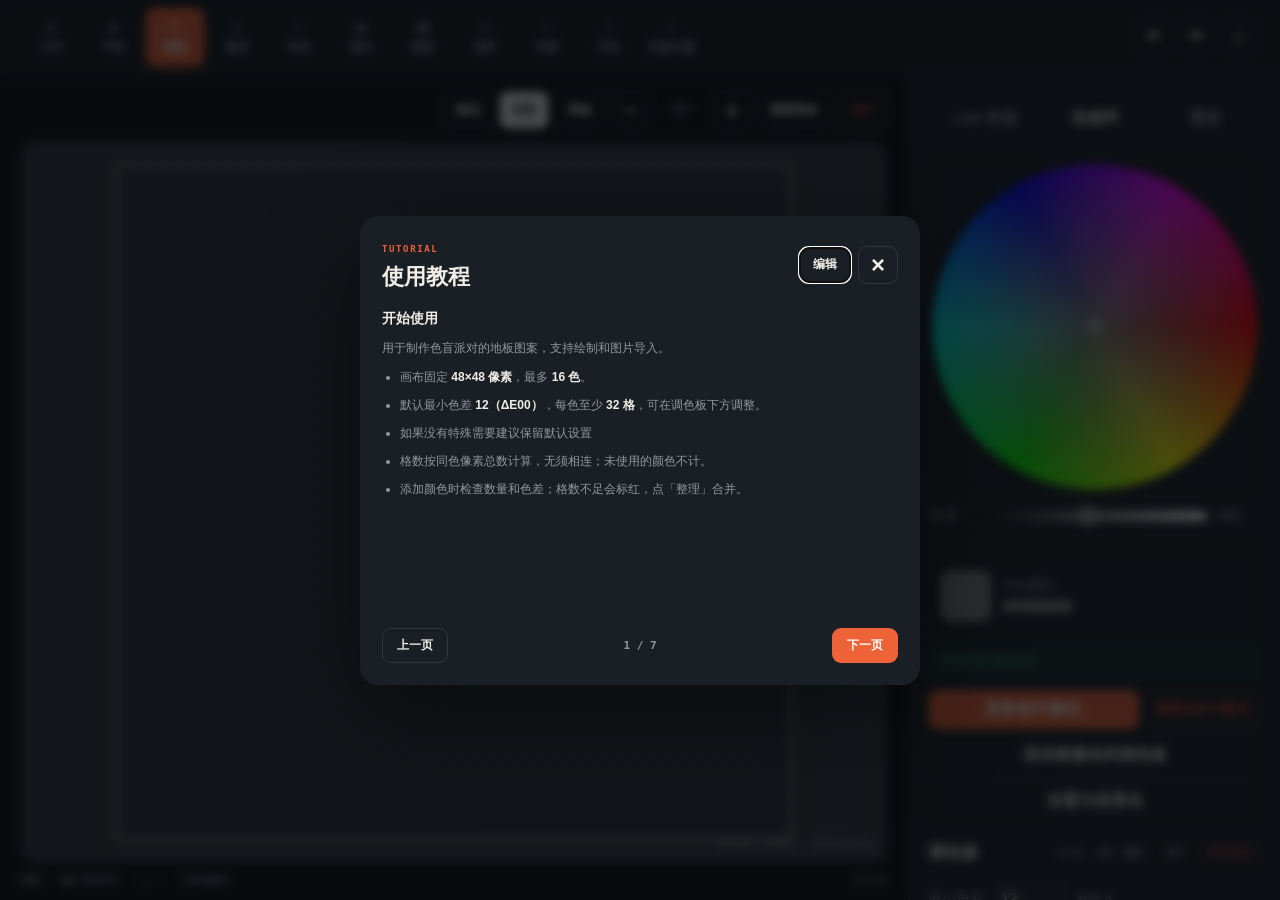
==== index.html @ 898eda06 "文本内容去AI" ====
<!doctype html>
<html lang="zh-CN">
<head>
  <meta charset="utf-8">
  <meta name="viewport" content="width=device-width,initial-scale=1,viewport-fit=cover">
  <meta name="theme-color" content="#111419">
  <meta name="description" content="支持感知色差调色板的 48×48 像素画编辑器">
  <title>像素画工作台</title>
  <link rel="icon" href="assets/icon.png" type="image/png">
  <link rel="stylesheet" href="css/global.css?v=20260905-36">
  <style>.topbar{grid-template-columns:minmax(0,1fr) auto}.stage-head{justify-content:flex-end}@media(max-width:900px){.topbar{grid-template-columns:minmax(0,1fr) auto}}@media(max-width:600px){.stage-head>div:first-child{display:flex}}</style>
</head>
<body class="dark-theme">
<div class="app">
  <header class="topbar">
    <nav id="toolStrip" class="tool-strip" aria-label="绘图工具">
      <button class="tool" data-action="files" data-panel="filesPanel" title="导入导出"><i>⇅</i><span>文件</span></button>
      <button class="tool" data-tool="pan" title="移动视图：按住拖动平移画布"><i>✥</i><span>平移</span></button>
      <button class="tool active" data-tool="pen" data-panel="brushPanel" title="画笔 B · Shift 点击连接上一笔终点"><i>✎</i><span>画笔</span></button>
      <button class="tool" data-tool="eraser" data-panel="brushPanel" title="橡皮 E"><i>◇</i><span>橡皮</span></button>
      <button class="tool" data-tool="eyedropper" title="点击画布取色；也可按住 Alt 临时取色"><i>⌁</i><span>取色</span></button>
      <button class="tool" data-tool="fill" data-panel="fillPanel" title="填充 F"><i>◒</i><span>填充</span></button>
      <button class="tool" data-tool="shape" data-panel="shapePanel" title="图形：矩形 / 空心矩形 / 圆形 / 空心圆形 / 直线"><i>▣</i><span>图形</span></button>
      <button class="tool" data-tool="select" data-panel="selectionPanel" title="选区 M"><i>▭</i><span>选区</span></button>
      <button class="tool" data-action="symmetry" data-panel="symmetryPanel" title="对称"><i>⌁</i><span>对称</span></button>
      <button class="tool" data-action="history" data-panel="historyPanel" title="历史记录"><i>↶</i><span>历史</span></button>
      <a class="tool tool-link" href="https://github.com/NMB-Court-Team/pixel-art/issues" target="_blank" rel="noopener noreferrer" title="反馈问题（新标签页打开 GitHub Issues）"><i>⚠</i><span>反馈问题</span></a>
    </nav>
    <div class="top-actions">
      <button id="undo" class="icon-btn" title="撤销 Ctrl+Z">↶</button><button id="redo" class="icon-btn" title="重做 Ctrl+Y">↷</button>
      <button id="themeToggle" class="icon-btn" title="切换主题">☼</button>
    </div>
  </header>

  <section id="optionDock" class="option-dock" aria-live="polite">
    <div id="brushPanel" class="option-panel">
      <span id="brushPanelLabel" class="panel-label">画笔笔尖</span>
      <button data-brush-shape="circle">圆形</button><button data-brush-shape="square" class="active">方形</button>
      <label class="brush-radius-control">半径 <input id="brushRadius" type="range" min="0" max="8" step="1" value="0"><output>0 px</output></label>
    </div>
    <div id="fillPanel" class="option-panel">
      <span class="panel-label">填充模式</span>
      <button data-fill-mode="adjacent" class="active">邻接填充</button><button data-fill-mode="selection">选区填充</button>
      <span class="microcopy">选区填充在没有选区时会填满整个画布</span>
    </div>
    <div id="shapePanel" class="option-panel">
      <span class="panel-label">图形</span>
      <button data-shape="rect" class="active">矩形</button><button data-shape="rectHollow">空心矩形</button><button data-shape="circle">圆形</button><button data-shape="circleHollow">空心圆形</button><button data-shape="line">直线</button>
      <span class="microcopy">按住 Shift 临时切换空心 / 实心</span>
    </div>
    <div id="selectionPanel" class="option-panel">
      <span class="panel-label">选区</span>
      <button data-select-mode="rect" class="active">矩形选择</button><button data-select-mode="free">手涂选择</button><button data-select-mode="wand" title="单击画布：选中与点击格颜色相同且相连的整片区域；点击透明背景则选中相连的透明区域">魔棒</button><button data-select-mode="byColor" title="单击画布：全选所有相同颜色的格子；点击透明背景则全选全部透明格子">同色选择</button>
      <button data-selection-action="move">移动</button><button data-selection-action="copy">复制</button><button data-selection-action="cut">剪切</button>
      <button data-selection-action="paste">粘贴</button><button data-selection-action="clear">取消</button><button data-selection-action="place" class="accent">确认放置</button>
    </div>
    <div id="symmetryPanel" class="option-panel">
      <span class="panel-label">对称模式</span>
      <button data-symmetry="horizontal">水平</button><button data-symmetry="vertical">垂直</button><button data-symmetry="both">双向</button>
      <button data-symmetry="rotate4">四向旋转</button><button data-symmetry="rotate8">八向旋转</button>
    </div>
    <div id="historyPanel" class="option-panel history-panel"><span class="panel-label">历史记录</span><div id="historyList" class="history-list"></div></div>
    <div id="filesPanel" class="option-panel">
      <span class="panel-label">文件</span><button id="importImage">导入图片</button><button id="exportPng" class="accent" title="导出 1× PNG 并可自定义文件名；按住 Alt 导出 16×">导出 PNG</button><button id="exportText" class="quiet" title="导出纯文本格式">导出文本</button><button id="submitWork" class="quiet" title="打开作品提交页面；入口尚未开放时会提示">提交作品</button>
      <button id="exportData">复制项目数据</button><button id="importData">导入项目数据</button><button id="importConfig">从文本导入</button>
    </div>
  </section>

  <main class="stage-shell">
    <section class="stage-head">
      <div class="view-controls">
        <button id="tutorialOpen" class="quiet" title="使用教程（首次打开网页会自动显示）">教程</button>
        <button id="toggleBackground" class="quiet active" title="显示或隐藏背景色；隐藏时显示透明棋盘格，不影响导出">背景</button>
        <button id="toggleGrid" class="quiet" title="网格 G">网格</button>
        <button id="zoomOut" class="icon-btn" title="缩小">−</button><output id="zoomValue">100%</output><button id="zoomIn" class="icon-btn" title="放大">＋</button>
        <button id="resetView" class="quiet">重置视角</button><button id="clearCanvas" class="danger">清空</button>
      </div>
    </section>
    <div id="viewport" class="viewport">
      <button id="cancelCanvasSelection" class="canvas-selection-cancel" type="button" data-selection-action="clear" hidden>× 取消选区</button>
      <div class="transparency-pattern" aria-hidden="true"></div>
      <div id="canvasTransform" class="canvas-transform">
        <div id="canvas" class="pixel-canvas" role="img" aria-label="48乘48像素画布"></div>
        <div id="previewLayer" class="layer preview-layer"></div><div id="selectionLayer" class="layer selection-layer"></div>
      </div>
      <div class="viewport-help"><span>滚轮缩放 · 右键拖动</span><span>双指缩放与移动</span></div>
    </div>
    <div class="statusbar"><span id="statusTool">画笔</span><span id="statusColor"><i style="background:#808080"></i><b>#808080</b></span><span id="statusCursor">—, —</span><span id="saveStatus">已自动保存</span><span id="appVersion"></span></div>
  </main>

  <aside id="colorDialog" class="color-sidebar" aria-label="颜色工作室">
    <div class="color-studio">
      <div class="view-tabs" role="tablist"><button type="button" data-color-view="lab">Lab 色域</button><button type="button" data-color-view="wheel" class="active">色相环</button><button type="button" data-color-view="channels">通道</button></div>
      <div class="studio-body">
        <section class="color-space">
          <div id="labView" class="color-view"><div class="color-map-stack"><canvas id="labCanvas" width="420" height="300"></canvas><svg id="labOverlay" class="color-map-overlay" viewBox="0 0 420 300" aria-hidden="true"><g id="labRestrictionLayer"></g><g id="labMarkerLayer"></g><circle id="labCandidateMarker" class="candidate-marker" r="7"></circle></svg></div><label>L* 明度 <input id="labLightness" type="range" min="0" max="100" value="50"><output>50</output></label></div>
          <div id="wheelView" class="color-view active"><div class="color-map-stack wheel-map-stack"><canvas id="wheelCanvas" width="360" height="360"></canvas><svg id="wheelOverlay" class="color-map-overlay" viewBox="0 0 360 360" aria-hidden="true"><g id="wheelRestrictionLayer"></g><g id="wheelMarkerLayer"></g><circle id="wheelCandidateMarker" class="candidate-marker" r="7"></circle></svg></div><label>明度 <input id="wheelLightness" type="range" min="0" max="100" value="50"><output>50%</output></label></div>
          <div id="channelsView" class="color-view channels-view">
            <label class="hex-field">HEX <input id="hexInput" maxlength="7" value="#808080"><button id="nativePicker" type="button">拾色器</button><input id="nativeColor" type="color" value="#808080" tabindex="-1"></label>
            <fieldset><legend>RGB</legend><label>R <input id="rgbR" type="range" min="0" max="255" value="128"><output>128</output></label><label>G <input id="rgbG" type="range" min="0" max="255" value="128"><output>128</output></label><label>B <input id="rgbB" type="range" min="0" max="255" value="128"><output>128</output></label></fieldset>
            <fieldset><legend>HSL</legend><label>H <input id="hslH" type="range" min="0" max="360" value="0"><output>0°</output></label><label>S <input id="hslS" type="range" min="0" max="100" value="0"><output>0%</output></label><label>L <input id="hslL" type="range" min="0" max="100" value="50"><output>50%</output></label></fieldset>
            <fieldset><legend>Lab</legend><label>L* <input id="labLInput" type="number" min="0" max="100" step="0.1" value="50.0"></label><label>a* <input id="labAInput" type="number" min="-128" max="127" step="0.1" value="0.0"></label><label>b* <input id="labBInput" type="number" min="-128" max="127" step="0.1" value="0.0"></label></fieldset>
          </div>
        </section>
        <section class="color-inspector">
          <div id="candidatePreview" class="candidate-preview"><span style="background:#808080"></span><div><small>候选颜色</small><b>#808080</b></div></div>
          <div id="colorValidation" class="validation ok">可添加到调色板</div>
          <div class="color-actions"><button id="updateSelectedColor" type="button" class="accent" title="也可在色图上按 Alt 单击">更新选中颜色</button><button id="deleteSelectedColor" type="button" class="danger" disabled>删除选中颜色</button><button id="addCandidateColor" type="button" class="quiet add-color-action" title="也可在色图上按 Shift 单击">添加新颜色到调色板</button><button id="setBackgroundColor" type="button" class="quiet background-color-action" title="把选中的调色板颜色设为画布背景色（导出时填充透明像素）">设置为背景色</button></div>
          <h3>调色板 <span id="studioPaletteCount">0 / 16</span><label class="color-limit-inline" title="颜色数量上限：可调 1–16，不能低于现有颜色数">上限 <input id="maxColors" type="number" min="1" max="16" step="1" value="16" inputmode="numeric"></label><button id="normalizeSmallColors" type="button" class="quiet palette-clear" disabled title="把所有不足最少格数的颜色并入相邻或最接近的颜色，可撤销">整理</button><button id="clearPalette" type="button" class="danger palette-clear" disabled title="删除调色板所有颜色，画布像素同时变为透明，可撤销">清空调色板</button></h3><div id="studioPalette" class="studio-palette" aria-label="颜色列表"></div><label class="delta-rule-control">最小色差 <input id="minDeltaE" type="number" min="8" step="0.1" value="12" inputmode="decimal"><small>最低 8</small></label><label class="delta-rule-control">每色最少格数 <input id="minColorPixels" type="number" min="16" max="2304" step="1" value="32" inputmode="numeric"><small>格 · 最低 16</small></label><p id="palettePixelNotice" class="rule-notice" hidden></p>
          <p class="studio-tip">选色：Shift + 单击添加颜色，Alt + 单击更新颜色。调色板：点击选中，长按或拖动排序。最小色差 <span id="paletteDeltaRule">12</span>（ΔE00），每种颜色至少 <span id="palettePixelRule">32</span> 格，无须相连。可点「整理」自动修正格数不足的颜色。</p>
        </section>
      </div>
    </div>
  </aside>
</div>

<input id="importImageFile" type="file" accept="image/*" hidden>
<dialog id="importDialog" class="studio-dialog">
  <form method="dialog" class="dialog-frame import-studio">
    <header><div><span class="eyebrow">IMAGE QUANTIZATION</span><h2>调整并导入图片</h2></div><button class="close-btn" value="close">×</button></header>
    <div class="import-layout"><div class="import-preview-wrap"><canvas id="importPreview" width="450" height="450"></canvas><p id="importPreviewHint">拖动图片调整位置，滚轮 / 滑块 / 双指缩放</p></div>
      <aside><label>缩放 <input id="importScale" type="range" min="10" max="500" value="100"><output>100%</output></label><button id="fitImport" type="button" class="quiet wide">适应画布</button><button id="toggleImportPreview" type="button" class="quiet wide" aria-pressed="false">预览转换结果</button><label class="import-min-delta">最小色差 <input id="importMinDeltaE" type="number" min="8" step="0.1" value="12" inputmode="decimal"><small>与工作台同步</small></label><label class="import-min-delta">每色最少格数 <input id="importMinColorPixels" type="number" min="16" max="2304" step="1" value="32" inputmode="numeric"><small>格 · 最低 16 · 与工作台同步</small></label><div class="import-limit-row"><label class="import-max-colors">颜色数量上限 <input id="importMaxColors" type="number" min="1" max="16" step="1" value="16" inputmode="numeric"><small>与工作台同步</small></label><button id="importClearPalette" type="button" class="quiet" title="清空调色板并将主画布所有像素变为透明，确认后执行，可撤销">清空调色板</button></div><label class="import-algorithm-select">处理方法 <select id="importAlgorithm"><option value="shift" selected>颜色偏移恢复</option><option value="none">基础量化</option><option value="contrast">增强对比度</option><option value="balanced">区域感知均衡</option></select></label><label class="import-algorithm-option" data-algorithms="shift balanced" hidden>最大颜色偏移 <input id="importColorOffset" type="range" min="0" max="20" step="0.5" value="8"><output>8</output></label><label class="import-algorithm-option" data-algorithms="contrast balanced" hidden>目标邻接色差 <input id="importContrastTarget" type="range" min="8" max="30" step="0.5" value="12"><output>12</output></label><label class="import-algorithm-option" data-algorithms="contrast balanced" hidden>对比增强强度 <input id="importContrastStrength" type="range" min="0" max="100" step="5" value="65"><output>65%</output></label><label class="import-algorithm-option" data-algorithms="contrast balanced" hidden>区域识别阈值 <input id="importRegionThreshold" type="range" min="0.5" max="12" step="0.5" value="3"><output>3</output></label><div id="importAlgorithmNote" class="import-note">在颜色上限内调整配色，尽量保留被合并的颜色。</div><button id="confirmImport" type="button" class="accent wide">生成像素画</button></aside>
    </div>
  </form>
</dialog>

<dialog id="configDialog" class="studio-dialog"><form method="dialog" class="dialog-frame config-dialog"><header><div><span class="eyebrow">IMPORT TEXT</span><h2>从文本导入</h2></div><button class="close-btn" value="close">×</button></header><div class="config-layout"><textarea id="configText" spellcheck="false" placeholder="粘贴「导出文本」生成的纯文本（base64…）&#10;也支持 floor_patterns 配置：&#10;- name: &quot;stone&quot;&#10;  colors: [&quot;#f3cc25&quot;, &quot;#fa002e&quot;, &quot;#777777&quot;]&#10;  pattern: '111111111111111111111111111111111111111111111_1111…'"></textarea><aside class="config-side"><canvas id="configPreview" width="225" height="225"></canvas><p id="configStatus" class="config-status">粘贴纯文本或 floor_patterns 配置后自动预览</p><div id="configError" class="config-error" hidden></div><button id="confirmConfigImport" type="button" class="accent wide" disabled>导入到画布</button></aside></div></form></dialog>

<dialog id="dataDialog" class="studio-dialog"><form method="dialog" class="dialog-frame data-dialog"><header><h2>项目数据</h2><button class="close-btn" value="close">×</button></header><textarea id="projectData" spellcheck="false"></textarea><div class="dialog-actions"><button id="copyProjectData" type="button">复制</button><button id="applyProjectData" type="button" class="accent">导入</button></div></form></dialog>

<dialog id="exportDialog" class="studio-dialog export-dialog">
  <form id="exportForm" class="dialog-frame"><header><div><span class="eyebrow">EXPORT PNG</span><h2>导出 PNG</h2></div><button type="button" class="close-btn" data-export-cancel title="取消">×</button></header>
    <label class="export-field">文件名 <input id="exportFileName" maxlength="80" spellcheck="false" autocomplete="off" enterkeyhint="done" placeholder="未命名"><small class="export-suffix">.png</small></label>
    <p id="exportHint" class="export-hint"></p>
    <div class="export-actions"><button type="button" class="quiet" data-export-cancel>取消</button><button type="submit" id="confirmExport" class="accent">导出</button></div>
  </form>
</dialog>

<dialog id="textDialog" class="studio-dialog text-dialog">
  <div class="dialog-frame">
    <header><div><span class="eyebrow">EXPORT TEXT</span><h2>导出纯文本</h2></div><button type="button" class="close-btn" data-text-cancel title="关闭">×</button></header>
    <p id="exportTextHint" class="export-hint"></p>
    <textarea id="exportTextData" readonly spellcheck="false" autocomplete="off"></textarea>
    <div class="dialog-actions"><button type="button" class="quiet" data-text-cancel>关闭</button><button type="button" id="copyExportText" class="accent">复制</button></div>
  </div>
</dialog>

<dialog id="tutorialDialog" class="studio-dialog tutorial-dialog">
  <div class="dialog-frame">
    <header><div><span class="eyebrow">TUTORIAL</span><h2>使用教程</h2></div><div class="tutorial-header-actions"><a class="tutorial-edit" href="https://github.com/NMB-Court-Team/pixel-art/edit/main/tutorial.md" target="_blank" rel="noopener noreferrer" title="在 GitHub 上编辑 tutorial.md（新标签页打开）">编辑</a><button type="button" class="close-btn" data-tutorial-close title="关闭">×</button></div></header>
    <div class="tutorial-body">
      <article class="tutorial-page active">
        <h3>开始使用</h3>
        <p>用于制作色盲派对小游戏的地板图案，可直接绘制，也可导入图片。</p><ul><li>画布固定 <b>48×48 像素</b>，最多 <b>16 色</b>。</li><li>默认最小色差 <b>12（ΔE00）</b>，每色至少 <b>32 格</b>，可在调色板下方调整。</li><li>格数按同色像素总数计算，无须相连；未使用的颜色不计。</li><li>添加颜色时检查数量和色差；格数不足会标红，点「整理」合并。</li></ul>
      </article>
      <article class="tutorial-page">
        <h3>导入与导出</h3>
        <ul><li><b>导入图片</b>：调整位置和大小，预览后生成，自动按颜色规则处理。</li><li><b>从文本导入</b>：粘贴本站导出的文本或 floor_patterns 配置。格数不足会合并，色差不足会提示。</li><li><b>导出 PNG</b>：默认 48×48；按住 Alt 点击导出 768×768。文件名留空为「未命名.png」。</li><li><b>导出文本</b>：可复制分享，再用「从文本导入」打开。透明像素会变成背景色，未使用的普通颜色不会恢复。</li><li><b>项目数据</b>：用「复制项目数据」备份透明像素、完整调色板和设置，再用「导入项目数据」恢复。</li><li>有透明像素时，须先设置背景色或补画完整，才能导出 PNG 或文本。</li><li>导出时确认合并会立即修改画布，可撤销。之后取消导出不会撤销合并。</li><li>「提交作品」暂未开放。</li></ul>
      </article>
      <article class="tutorial-page">
        <h3>颜色与背景</h3>
        <ul><li>拖动色图选色；<b>Shift + 单击</b>添加，<b>Alt + 单击</b>更新选中颜色，也可点对应按钮。</li><li>色图限制区域内的颜色过于接近已有颜色，添加或更新时会提示。</li><li>更新颜色会改变画布上所有同色像素，不受选区限制。</li><li>删除颜色会将同色像素变透明，并选中全部透明像素。「清空调色板」删除所有颜色和像素，需确认，可撤销。</li><li>选中调色板颜色，点「设置为背景色」。背景色显示在透明处，导出时填满透明像素，不额外占颜色名额。</li><li>背景色格数 = 已绘制的同色像素 + 全部透明像素。</li><li>「最小色差」设置颜色间的最小差异；「上限」设置最多颜色数；「每色最少格数」设置每种已用颜色至少占多少格。</li></ul>
      </article>
      <article class="tutorial-page">
        <h3>绘制与填充</h3>
        <ul><li>画笔、橡皮支持圆形和方形笔尖，半径 <b>0～8 px</b>；0 为单像素笔尖。</li><li>画笔画完一笔后，<b>Shift + 点击</b>从上一笔终点连直线。</li><li>按住 <b>Alt</b> 在画布上取色。</li><li>「邻接填充」填充相连的同色区域；「选区填充」填满选区，无选区时填满画布。</li><li><b>B / E / F / M</b>：画笔 / 橡皮 / 填充 / 选区。</li><li>自动保存到当前浏览器；<b>Ctrl/Cmd + Z / Y</b> 撤销 / 重做。重要作品请另存项目数据。</li></ul>
      </article>
      <article class="tutorial-page">
        <h3>图形与对称</h3>
        <ul><li>「图形」支持矩形、圆形及其空心样式，还有直线，拖动即可绘制。</li><li>画矩形或圆形时，按住 <b>Shift</b> 切换实心与空心。</li><li>图形使用当前颜色，受选区和对称设置影响。</li><li>「对称」支持水平、垂直、双向、四向旋转、八向旋转；再点当前模式关闭。</li></ul>
      </article>
      <article class="tutorial-page">
        <h3>选区</h3>
        <ul><li>「矩形」框选，「手涂」涂选，「魔棒」选上下左右相连的同色区域，「同色选择」选全部同色像素；也能选透明像素。</li><li>按住 <b>Shift</b> 追加选区。有选区时，绘图、擦除和填充只影响选区内。</li><li><b>Ctrl/Cmd + C / X / V</b> 复制 / 剪切 / 粘贴工作台内的选区，也可点按钮。</li><li>移动或粘贴后，<b>Enter</b> 放置，<b>Esc</b> 取消。剪切已删除的像素需用撤销恢复。</li><li><b>Delete</b> 删除选区内像素，保留选区；<b>Esc</b> 取消选区。</li></ul>
      </article>
      <article class="tutorial-page">
        <h3>视图与清空</h3>
        <ul><li><b>G</b> 或「网格」切换像素网格，导入预览同步切换。</li><li>「背景」显示或隐藏背景色；隐藏时显示透明棋盘格，不影响导出。</li><li>滚轮缩放，右键拖动平移；触屏用双指缩放和平移。</li><li>选「平移」工具后，可用左键或单指拖动画布。</li><li>「重置视角」居中显示完整画布。</li><li>「清空」删除画布像素，保留调色板和背景色，需确认，可撤销。</li></ul>
      </article>
    </div>
    <div class="tutorial-actions">
      <button type="button" id="tutorialPrev" class="quiet">上一页</button>
      <span id="tutorialProgress" class="tutorial-progress">1 / 7</span>
      <button type="button" id="tutorialNext" class="accent">下一页</button>
    </div>
  </div>
</dialog>

<script src="js/png-indexed.js?v=20260905-14"></script>
<script src="js/app.js?v=20260905-36"></script>
</body>
</html>
---- css/global.css ----
:root{--bg:#efede7;--surface:#faf9f5;--raised:#fff;--soft:#e5e2da;--soft2:#d9d5cb;--ink:#16191e;--muted:#727780;--line:#d2cec4;--accent:#ed6337;--accent2:#ff8057;--danger:#bd3f34;--ok:#2c9760;--shadow:0 18px 55px rgba(20,22,25,.12);--radius:14px;--top:74px}
*{box-sizing:border-box;margin:0;padding:0}html,body{height:100%;overflow:hidden}body{background:var(--bg);color:var(--ink);font-family:Inter,"Segoe UI","PingFang SC","Microsoft YaHei",sans-serif;-webkit-font-smoothing:antialiased}button,input,textarea{font:inherit}input,textarea{-webkit-user-select:text;user-select:text}.app{-webkit-user-select:none;user-select:none}button{border:1px solid transparent;border-radius:9px;min-height:38px;padding:8px 12px;background:var(--ink);color:var(--surface);font-size:12px;font-weight:650;cursor:pointer;transition:.15s ease;white-space:nowrap}button:hover{transform:translateY(-1px)}button:active{transform:none}button:focus-visible,input:focus-visible,textarea:focus-visible{outline:3px solid color-mix(in srgb,var(--accent) 40%,transparent);outline-offset:2px}.quiet{background:transparent;color:var(--ink);border-color:var(--line)}.accent{background:var(--accent);color:#fff}.danger{background:transparent;color:var(--danger);border-color:color-mix(in srgb,var(--danger) 40%,var(--line))}.wide{width:100%}.icon-btn{width:38px;padding:0;background:transparent;color:var(--ink);border-color:var(--line);font-size:17px}.app{height:100%;height:100dvh;display:grid;grid-template-rows:var(--top) auto minmax(0,1fr);position:relative}.topbar{grid-row:1;height:var(--top);display:grid;grid-template-columns:220px 1fr auto;align-items:center;gap:16px;padding:0 22px;background:var(--surface);border-bottom:1px solid var(--line);z-index:20}.brand{display:flex;align-items:center;gap:10px;color:inherit;text-decoration:none}.brand-icon{display:grid;place-items:center;width:36px;height:36px;border-radius:9px;background:var(--ink);color:var(--surface);font:800 18px/1 ui-monospace,monospace;box-shadow:inset -4px -4px rgba(255,255,255,.12)}.brand b,.brand small{display:block}.brand b{font-size:14px;letter-spacing:.03em}.brand small{font:600 9px/1.5 ui-monospace,monospace;color:var(--muted);text-transform:uppercase;letter-spacing:.08em}.tool-strip{display:flex;align-items:stretch;gap:4px;min-width:0;overflow-x:auto;scrollbar-width:none;padding:7px 0;cursor:grab}.tool-strip::-webkit-scrollbar{display:none}.tool-strip.dragging{cursor:grabbing}.tool{flex:0 0 58px;height:58px;min-height:0;padding:5px 4px;background:transparent;color:var(--muted);display:flex;flex-direction:column;align-items:center;justify-content:center;gap:4px;border-color:transparent}.tool i{font:500 18px/1 ui-monospace,monospace;font-style:normal}.tool span{font-size:10px}.tool:hover{background:var(--soft);color:var(--ink)}.tool.active{background:var(--accent);color:#fff;box-shadow:0 5px 15px rgba(237,99,55,.25)}.top-actions{display:flex;gap:5px}.option-dock{grid-row:2;display:none;min-height:58px;padding:9px 22px;background:var(--raised);border-bottom:1px solid var(--line);z-index:15;box-shadow:0 7px 20px rgba(0,0,0,.06)}.option-dock.open{display:block}.option-panel{display:none;align-items:center;gap:7px;overflow-x:auto}.option-panel.active{display:flex}.panel-label{flex:0 0 auto;margin-right:7px;color:var(--muted);font:700 9px/1 ui-monospace,monospace;letter-spacing:.12em;text-transform:uppercase}.option-panel button{min-height:36px;background:var(--soft);color:var(--ink)}.option-panel button.active{background:var(--ink);color:var(--surface)}.option-panel button.accent{background:var(--accent);color:#fff}.palette-panel{min-width:0}.palette-bar{display:flex;gap:7px;min-width:0}.palette-chip{position:relative;display:grid;place-items:center;flex:0 0 34px;width:34px;height:34px;border-radius:50%;border:2px solid rgba(0,0,0,.16);color:#fff;text-shadow:0 1px 3px #000;font:800 10px/1 ui-monospace,monospace;cursor:pointer;box-shadow:0 0 0 0 var(--accent);transition:.15s}.palette-chip.active{box-shadow:0 0 0 3px var(--raised),0 0 0 5px var(--accent)}.palette-chip.dragging{opacity:.4}.microcopy{color:var(--muted);font-size:10px}.history-panel{max-width:100%}.history-list{display:flex;gap:6px;overflow-x:auto}.history-item{display:flex;gap:7px;align-items:center;padding:7px 10px;border:1px solid var(--line);border-radius:8px;color:var(--muted);font-size:10px;white-space:nowrap}.history-item.current{color:var(--ink);border-color:var(--accent)}
.stage-shell{grid-row:3;min-height:0;display:grid;grid-template-rows:auto minmax(0,1fr) auto;padding:17px 22px 14px;gap:13px}.stage-head{display:flex;align-items:flex-end;justify-content:space-between;gap:20px}.eyebrow{color:var(--accent);font:750 9px/1 ui-monospace,monospace;letter-spacing:.18em}.stage-head h1{font-size:24px;line-height:1;margin-top:7px;letter-spacing:-.035em}.view-controls{display:flex;align-items:center;gap:6px}.view-controls output{min-width:52px;text-align:center;font:650 10px/1 ui-monospace,monospace;color:var(--muted)}.view-controls .active{background:var(--ink);color:var(--surface)}.viewport{min-height:0;position:relative;overflow:hidden;border:1px solid var(--line);border-radius:var(--radius);background-color:#c8c8c6;background-image:radial-gradient(rgba(0,0,0,.13) .7px,transparent .7px);background-size:14px 14px;touch-action:none;cursor:default}.canvas-transform{position:absolute;left:50%;top:50%;width:768px;height:768px;transform-origin:0 0;will-change:transform;filter:drop-shadow(0 13px 24px rgba(0,0,0,.2))}.pixel-canvas{position:absolute;inset:0;display:grid;grid-template-columns:repeat(48,16px);grid-template-rows:repeat(48,16px);width:768px;height:768px;outline:2px solid color-mix(in srgb,var(--ink) 55%,transparent);background-color:#fff;background-image:linear-gradient(45deg,#ddd 25%,transparent 25%),linear-gradient(-45deg,#ddd 25%,transparent 25%),linear-gradient(45deg,transparent 75%,#ddd 75%),linear-gradient(-45deg,transparent 75%,#ddd 75%);background-size:32px 32px;background-position:0 0,0 16px,16px -16px,-16px 0;cursor:crosshair;user-select:none;touch-action:none}.pixel{width:16px;height:16px;border-right:1px solid rgba(0,0,0,.11);border-bottom:1px solid rgba(0,0,0,.11)}.pixel.center-left{border-left:1px solid rgba(0,0,0,.6)}.pixel.center-right{border-right:1px solid rgba(0,0,0,.6)}.pixel.center-top{border-top:1px solid rgba(0,0,0,.6)}.pixel.center-bottom{border-bottom:1px solid rgba(0,0,0,.6)}.no-grid .pixel{border-color:transparent!important}.layer{position:absolute;inset:0;width:768px;height:768px;pointer-events:none}.preview-pixel,.selection-pixel,.paste-pixel{position:absolute;width:16px;height:16px}.preview-pixel{opacity:.5}.selection-pixel{background:#fff;mix-blend-mode:difference;opacity:.9;border:2px solid #fff}.paste-pixel{opacity:.78;outline:1px dashed #fff}.selection-box{position:absolute;border:2px dashed #fff;mix-blend-mode:difference}.viewport-help{position:absolute;right:12px;bottom:10px;display:flex;gap:14px;color:rgba(0,0,0,.55);font-size:9px;pointer-events:none}.statusbar{display:flex;gap:22px;align-items:center;color:var(--muted);font:600 9px/1 ui-monospace,monospace}.statusbar span:last-child{margin-left:auto}.statusbar #statusColor{display:flex;align-items:center;gap:6px}.statusbar #statusColor i{width:11px;height:11px;border-radius:50%;border:1px solid var(--line)}.floating-color{position:fixed;right:23px;bottom:30px;z-index:10;display:flex;align-items:center;gap:8px;padding:7px 13px 7px 7px;background:var(--raised);color:var(--ink);border-color:var(--line);box-shadow:var(--shadow)}.floating-color span{width:27px;height:27px;border-radius:7px;border:1px solid rgba(0,0,0,.2)}
.studio-dialog{width:min(960px,calc(100vw - 24px));max-height:calc(100dvh - 24px);margin:auto;border:0;border-radius:18px;background:var(--raised);color:var(--ink);box-shadow:0 30px 100px rgba(0,0,0,.4);overflow:auto}.studio-dialog::backdrop{background:rgba(8,10,13,.72);backdrop-filter:blur(5px)}.dialog-frame{padding:22px}.dialog-frame>header{display:flex;justify-content:space-between;align-items:center;margin-bottom:18px}.dialog-frame h2{font-size:22px;margin-top:6px}.close-btn{font-size:24px;width:40px;padding:0;background:transparent;color:var(--ink);border-color:var(--line)}.view-tabs{display:flex;gap:5px;padding:5px;background:var(--soft);border-radius:11px;margin-bottom:17px}.view-tabs button{flex:1;background:transparent;color:var(--muted)}.view-tabs button.active{background:var(--raised);color:var(--ink);box-shadow:0 3px 10px rgba(0,0,0,.08)}.studio-body{display:grid;grid-template-columns:minmax(0,1fr) 260px;gap:20px}.color-view{display:none}.color-view.active{display:block}.color-view canvas{display:block;max-width:100%;height:auto;margin:auto;border:1px solid var(--line);border-radius:12px;cursor:crosshair;touch-action:none}.color-view>label,.import-layout aside>label{display:grid;grid-template-columns:auto 1fr 44px;gap:10px;align-items:center;margin-top:12px;color:var(--muted);font-size:11px}.color-view input[type=range],.import-layout input[type=range]{width:100%;accent-color:var(--accent)}.color-view output{font:650 10px/1 ui-monospace,monospace}.candidate-preview{display:flex;align-items:center;gap:11px;padding:11px;border:1px solid var(--line);border-radius:11px}.candidate-preview>span{width:52px;height:52px;border-radius:9px;border:1px solid rgba(0,0,0,.2)}.candidate-preview small,.candidate-preview b{display:block}.candidate-preview small{color:var(--muted);font-size:9px;margin-bottom:5px}.candidate-preview b{font:700 13px/1 ui-monospace,monospace}.validation{padding:9px 10px;margin:10px 0;border-radius:8px;font-size:10px}.validation.ok{color:var(--ok);background:color-mix(in srgb,var(--ok) 12%,transparent)}.validation.error{color:var(--danger);background:color-mix(in srgb,var(--danger) 12%,transparent)}.color-inspector>.quiet{margin-top:7px}.color-inspector h3{display:flex;justify-content:space-between;margin:20px 0 10px;font-size:12px}.color-inspector h3 span{color:var(--muted);font-size:10px}.studio-palette{display:grid;grid-template-columns:repeat(4,1fr);gap:7px}.studio-swatch{aspect-ratio:1;border-radius:9px;display:grid;place-items:center;color:#fff;text-shadow:0 1px 3px #000;position:relative;cursor:pointer;border:2px solid transparent;font:800 10px/1 ui-monospace,monospace}.studio-swatch.active{border-color:var(--accent);outline:2px solid var(--accent)}.studio-swatch .delete-color{position:absolute;right:-5px;top:-6px;width:18px;height:18px;min-height:0;padding:0;border-radius:50%;background:var(--danger);color:white;font-size:11px;opacity:0}.studio-swatch:hover .delete-color,.studio-swatch.active .delete-color{opacity:1}.studio-tip{margin-top:12px;color:var(--muted);font-size:9px;line-height:1.55}.channels-view{display:none;gap:12px}.channels-view.active{display:grid}.channels-view fieldset{border:1px solid var(--line);border-radius:10px;padding:12px}.channels-view legend{padding:0 6px;color:var(--accent);font:700 9px/1 ui-monospace,monospace}.channels-view fieldset label{display:grid;grid-template-columns:22px 1fr 45px;align-items:center;gap:8px;margin:7px 0;color:var(--muted);font-size:10px}.channels-view fieldset input[type=range]{width:100%;accent-color:var(--accent)}.channels-view fieldset input[type=number]{width:70px;padding:6px;border:1px solid var(--line);border-radius:6px;background:var(--soft);color:var(--ink)}.hex-field{display:grid!important;grid-template-columns:38px 1fr auto!important;margin:0!important}.hex-field input{padding:9px;border:1px solid var(--line);border-radius:8px;background:var(--soft);color:var(--ink);font-family:ui-monospace,monospace}.hex-field input[type=color]{position:absolute;opacity:0;pointer-events:none}.import-layout{display:grid;grid-template-columns:minmax(0,1fr) 260px;gap:22px}.import-preview-wrap{min-width:0}.import-preview-wrap canvas{display:block;width:min(100%,540px);aspect-ratio:1;margin:auto;background-color:#ddd;background-image:linear-gradient(45deg,#bbb 25%,transparent 25%),linear-gradient(-45deg,#bbb 25%,transparent 25%),linear-gradient(45deg,transparent 75%,#bbb 75%),linear-gradient(-45deg,transparent 75%,#bbb 75%);background-size:24px 24px;background-position:0 0,0 12px,12px -12px,-12px 0;border-radius:12px;touch-action:none}.import-preview-wrap p{text-align:center;color:var(--muted);font-size:9px;margin-top:8px}.import-layout aside{display:flex;flex-direction:column;gap:10px}.import-layout aside>label{grid-template-columns:auto 1fr 48px}.import-note{padding:12px;border-radius:9px;background:var(--soft);color:var(--muted);font-size:10px;line-height:1.6}.data-dialog{width:min(660px,100%)}.data-dialog textarea{width:100%;min-height:360px;resize:vertical;padding:13px;border:1px solid var(--line);border-radius:10px;background:var(--soft);color:var(--ink);font:10px/1.55 ui-monospace,monospace}.dialog-actions{display:flex;justify-content:flex-end;gap:7px;margin-top:10px}.config-dialog{width:min(880px,100%)}.config-layout{display:grid;grid-template-columns:minmax(0,1fr) 225px;gap:22px}.config-layout textarea{width:100%;min-height:340px;resize:vertical;padding:13px;border:1px solid var(--line);border-radius:10px;background:var(--soft);color:var(--ink);font:10px/1.55 ui-monospace,monospace}.config-side{display:flex;flex-direction:column;gap:10px}.config-side canvas{display:block;width:100%;aspect-ratio:1;border:1px solid var(--line);border-radius:10px;background-color:#ddd;background-image:linear-gradient(45deg,#bbb 25%,transparent 25%),linear-gradient(-45deg,#bbb 25%,transparent 25%),linear-gradient(45deg,transparent 75%,#bbb 75%),linear-gradient(-45deg,transparent 75%,#bbb 75%);background-size:24px 24px;background-position:0 0,0 12px,12px -12px,-12px 0}.config-status{color:var(--muted);font-size:10px;line-height:1.6;min-height:32px}.config-error{padding:10px;border-radius:9px;background:color-mix(in srgb,var(--danger) 12%,var(--soft));color:var(--danger);font-size:10px;line-height:1.6;word-break:break-all}.toast{position:fixed;left:50%;bottom:24px;z-index:10001;transform:translate(-50%,12px);padding:10px 15px;border-radius:9px;background:var(--ink);color:var(--surface);font-size:11px;opacity:0;transition:.2s;pointer-events:none}.toast.show{opacity:1;transform:translate(-50%,0)}.toast[popover]{top:auto;right:auto;bottom:24px;left:50%;width:max-content;max-width:min(80vw,560px);height:auto;margin:0;padding:10px 15px;border:0;overflow:visible}
body.dark-theme{--bg:#0e1115;--surface:#15191e;--raised:#1a1f25;--soft:#232930;--soft2:#2d343d;--ink:#f1eee8;--muted:#9298a2;--line:#303741;--shadow:0 20px 60px rgba(0,0,0,.35)}body.dark-theme .brand-icon{background:#f1eee8;color:#171a1f}body.dark-theme .viewport{background-color:#353b40}body.dark-theme .pixel-canvas{filter:none}.dark-theme .viewport-help{color:rgba(255,255,255,.5)}
@media(max-width:900px){:root{--top:66px}.topbar{grid-template-columns:150px 1fr auto;padding:0 10px;gap:7px}.brand small{display:none}.tool{flex-basis:54px;height:54px}.top-actions #undo,.top-actions #redo{display:none}.stage-shell{padding:12px 10px 10px}.stage-head h1{font-size:19px}.option-dock{padding-inline:10px}.studio-body,.import-layout,.config-layout{grid-template-columns:1fr}.color-inspector{display:grid;grid-template-columns:1fr 1fr;gap:8px}.color-inspector h3,.studio-palette,.studio-tip{grid-column:1/-1}.color-inspector>.quiet{margin:0}.floating-color{right:12px;bottom:23px}}
@media(max-width:600px){html,body{overflow:hidden}.topbar{grid-template-columns:auto 1fr auto}.brand>span:last-child{display:none}.brand-icon{width:34px;height:34px}.tool-strip{order:2}.top-actions #themeToggle{width:34px}.stage-head{align-items:center}.stage-head>div:first-child{display:none}.view-controls{width:100%;flex-wrap:wrap;justify-content:flex-end;gap:5px}.view-controls #toggleGrid,.view-controls #resetView{flex:0 0 auto}.view-controls .icon-btn{width:34px;padding:0}.view-controls button{min-height:0;padding:6px 9px;font-size:11px}.view-controls output{min-width:40px}.viewport-help{display:none}.statusbar{gap:12px}.statusbar #saveStatus{display:none}.dialog-frame{padding:14px}.studio-dialog{width:calc(100vw - 10px);max-height:calc(100dvh - 10px)}.studio-body{gap:12px}.color-inspector{grid-template-columns:1fr}.color-inspector h3,.studio-palette,.studio-tip{grid-column:auto}.studio-palette{grid-template-columns:repeat(8,1fr)}.candidate-preview>span{width:38px;height:38px}.color-view canvas{max-height:43dvh}.floating-color b{display:none}.floating-color{padding-right:7px}.option-panel button{padding-inline:10px}.import-preview-wrap canvas{max-height:52dvh}.data-dialog textarea{min-height:55dvh}.config-layout textarea{min-height:45dvh}}
.palette-chip,.studio-swatch{touch-action:none}.palette-chip.dragging,.studio-swatch.dragging{z-index:5;opacity:.72;transform:scale(1.08);cursor:grabbing;box-shadow:0 8px 20px rgba(0,0,0,.28)}body.palette-reordering,body.palette-reordering *{cursor:grabbing!important}
.startup-error{position:fixed;inset:auto 20px 20px;z-index:10000;display:flex;max-width:min(560px,calc(100vw - 40px));flex-direction:column;gap:5px;padding:14px 16px;border:1px solid color-mix(in srgb,var(--danger) 50%,var(--line));border-radius:10px;background:var(--raised);color:var(--danger);box-shadow:var(--shadow);user-select:text}.startup-error span{color:var(--muted);font-size:11px}.startup-error pre{max-height:180px;overflow:auto;margin-top:5px;padding:8px;border-radius:6px;background:var(--soft);color:var(--ink);font:10px/1.5 ui-monospace,monospace;white-space:pre-wrap}
.viewport{background-image:none}.transparency-pattern{position:absolute;inset:0;z-index:0;clip-path:inset(50%);pointer-events:none;background-color:#d8d8d6;background-image:linear-gradient(45deg,#bcbdbd 25%,transparent 25%),linear-gradient(-45deg,#bcbdbd 25%,transparent 25%),linear-gradient(45deg,transparent 75%,#bcbdbd 75%),linear-gradient(-45deg,transparent 75%,#bcbdbd 75%);background-size:16px 16px;background-position:0 0,0 8px,8px -8px,-8px 0}.canvas-transform{z-index:1}.pixel-canvas{background:none}.viewport-help{z-index:2}.dark-theme .transparency-pattern{background-color:#343a40;background-image:linear-gradient(45deg,#292f35 25%,transparent 25%),linear-gradient(-45deg,#292f35 25%,transparent 25%),linear-gradient(45deg,transparent 75%,#292f35 75%),linear-gradient(-45deg,transparent 75%,#292f35 75%)}
#labLightness,#wheelLightness,#rgbR,#rgbG,#rgbB,#hslH,#hslS,#hslL{-webkit-appearance:none;appearance:none;height:12px;border:1px solid color-mix(in srgb,var(--ink) 25%,var(--line));border-radius:999px;background:var(--track-gradient,var(--soft));box-shadow:inset 0 1px 2px rgba(0,0,0,.18)}#labLightness::-webkit-slider-thumb,#wheelLightness::-webkit-slider-thumb,#rgbR::-webkit-slider-thumb,#rgbG::-webkit-slider-thumb,#rgbB::-webkit-slider-thumb,#hslH::-webkit-slider-thumb,#hslS::-webkit-slider-thumb,#hslL::-webkit-slider-thumb{-webkit-appearance:none;appearance:none;width:18px;height:18px;border:2px solid #fff;border-radius:50%;background:var(--track-thumb,#fff);box-shadow:0 1px 5px rgba(0,0,0,.45);cursor:grab}#labLightness::-moz-range-track,#wheelLightness::-moz-range-track,#rgbR::-moz-range-track,#rgbG::-moz-range-track,#rgbB::-moz-range-track,#hslH::-moz-range-track,#hslS::-moz-range-track,#hslL::-moz-range-track{height:10px;border-radius:999px;background:var(--track-gradient,var(--soft))}#labLightness::-moz-range-thumb,#wheelLightness::-moz-range-thumb,#rgbR::-moz-range-thumb,#rgbG::-moz-range-thumb,#rgbB::-moz-range-thumb,#hslH::-moz-range-thumb,#hslS::-moz-range-thumb,#hslL::-moz-range-thumb{width:15px;height:15px;border:2px solid #fff;border-radius:50%;background:var(--track-thumb,#fff);box-shadow:0 1px 5px rgba(0,0,0,.45);cursor:grab}

/* 常驻颜色工作室：宽屏在右侧，窄屏或竖屏移到底部。 */
.app{grid-template-columns:minmax(0,1fr) var(--sidebar-w,clamp(330px,29vw,420px))}
.topbar{grid-column:1/-1}.option-dock,.stage-shell{grid-column:1}.color-sidebar{grid-column:2;grid-row:2/4;min-width:0;min-height:0;overflow:auto;border-left:1px solid var(--line);background:var(--raised);box-shadow:-12px 0 32px rgba(0,0,0,.08);z-index:12;overscroll-behavior:contain}.color-sidebar .color-studio{padding:18px}.color-sidebar .view-tabs{position:sticky;top:-18px;z-index:4;padding-top:7px;background:var(--raised)}.color-sidebar .studio-body{grid-template-columns:1fr;gap:16px}.color-sidebar .color-inspector{padding-top:16px;border-top:1px solid var(--line)}.color-sidebar .studio-palette{grid-template-columns:repeat(8,minmax(28px,1fr))}.color-sidebar .studio-swatch{min-width:0}.color-sidebar .studio-swatch .delete-color{opacity:1}.color-sidebar .studio-tip{margin-bottom:4px}
@media(max-width:980px),(max-aspect-ratio:6/5){.app{grid-template-columns:1fr;grid-template-rows:var(--top) auto minmax(0,1fr) auto}.topbar,.option-dock,.stage-shell,.color-sidebar{grid-column:1}.color-sidebar{grid-row:4;height:var(--sidebar-h,clamp(240px,40dvh,390px));border-top:1px solid var(--line);border-left:0;box-shadow:0 -12px 32px rgba(0,0,0,.13)}.color-sidebar .color-studio{padding:13px 16px}.color-sidebar .view-tabs{position:static;margin-bottom:11px;padding-top:5px}.color-sidebar .studio-body{grid-template-columns:minmax(0,1fr) 250px;align-items:start;gap:14px}.color-sidebar .color-inspector{padding:0 0 0 14px;border-top:0;border-left:1px solid var(--line)}.color-sidebar .color-view canvas{max-height:220px}.color-sidebar .studio-palette{grid-template-columns:repeat(8,minmax(24px,1fr))}}
@media(max-width:600px){.color-sidebar{height:var(--sidebar-h,42dvh)}.color-sidebar .studio-body{grid-template-columns:1fr}.color-sidebar .color-inspector{padding:13px 0 0;border-left:0;border-top:1px solid var(--line)}.color-sidebar .color-view canvas{max-height:190px}.color-sidebar .studio-palette{grid-template-columns:repeat(8,minmax(26px,1fr))}}

.selection-mask{position:absolute;inset:0;width:768px;height:768px;overflow:visible;mix-blend-mode:difference;opacity:.72}
.color-map-stack{position:relative;width:min(100%,420px);margin:auto}.color-map-stack.wheel-map-stack{width:min(100%,360px)}.color-map-stack canvas{width:100%;max-width:none;margin:0}.color-map-overlay{position:absolute;inset:0;width:100%;height:100%;overflow:hidden;pointer-events:none;border-radius:12px}.restriction-fill{fill-opacity:.28}.restriction-boundary{fill:none;stroke:#fff;stroke-width:1.2;vector-effect:non-scaling-stroke;mix-blend-mode:difference}.palette-marker{stroke-width:2;vector-effect:non-scaling-stroke}.palette-marker.active{stroke-width:3}.palette-marker-label{font:700 9px ui-monospace,monospace;text-anchor:middle;dominant-baseline:central;pointer-events:none}.candidate-marker{fill:var(--candidate-color,#000);stroke:var(--candidate-stroke,#fff);stroke-width:2;vector-effect:non-scaling-stroke;filter:drop-shadow(0 1px 2px rgba(0,0,0,.5));transition:opacity .08s}.candidate-marker.dragging{stroke-width:3;filter:drop-shadow(0 1px 4px rgba(0,0,0,.75))}
.viewport.drawing,.viewport.drawing *{cursor:crosshair!important}
/* 「平移」工具：抓取手势光标（拖动中为抓握） */
.viewport.pan-tool{cursor:grab}.viewport.pan-tool *{cursor:grab}.viewport.pan-tool.panning,.viewport.pan-tool.panning *{cursor:grabbing!important}
.import-layout aside button.active{background:var(--accent);color:#fff;border-color:var(--accent)}.import-algorithm-select{grid-template-columns:auto 1fr!important}.import-algorithm-select select{min-width:0;width:100%;padding:8px 9px;border:1px solid var(--line);border-radius:8px;background:var(--soft);color:var(--ink);font:inherit;font-size:11px;font-weight:650}.import-algorithm-option[hidden]{display:none}.import-algorithm-option output{min-width:34px;text-align:right}
.import-min-delta{grid-template-columns:auto 70px 1fr!important}.import-min-delta input{width:70px;padding:7px 8px;border:1px solid var(--line);border-radius:7px;background:var(--soft);color:var(--ink);font:650 11px/1 ui-monospace,monospace;outline:none}.import-min-delta input:focus{border-color:var(--accent)}.import-min-delta input.invalid{border-color:var(--danger);background:color-mix(in srgb,var(--danger) 10%,var(--soft));color:var(--danger);box-shadow:0 0 0 2px color-mix(in srgb,var(--danger) 18%,transparent)}.import-min-delta small{font-size:9px;color:var(--muted)}
.delta-rule-control{display:grid;grid-template-columns:auto 76px 1fr;align-items:center;gap:8px;margin:8px 0 0;color:var(--muted);font-size:10px}.delta-rule-control+.delta-rule-control{margin-top:6px}.color-inspector .delta-rule-control{grid-column:1/-1}.delta-rule-control input{width:76px;padding:7px 8px;border:1px solid var(--line);border-radius:7px;background:var(--soft);color:var(--ink);font:650 11px/1 ui-monospace,monospace;outline:none}.delta-rule-control input:focus{border-color:var(--accent)}.delta-rule-control input.invalid{border-color:var(--danger);background:color-mix(in srgb,var(--danger) 10%,var(--soft));color:var(--danger);box-shadow:0 0 0 2px color-mix(in srgb,var(--danger) 18%,transparent)}.delta-rule-control small{font-size:9px;color:var(--muted)}
.rule-notice{grid-column:1/-1;margin:8px 0 0;padding:7px 9px;border:1px solid color-mix(in srgb,var(--danger) 40%,var(--line));border-radius:8px;background:color-mix(in srgb,var(--danger) 8%,var(--soft));color:var(--danger);font-size:10px;line-height:1.5}
.studio-swatch .swatch-pixels{position:absolute;right:3px;bottom:2px;font:600 8px/1 ui-monospace,monospace;opacity:.8;pointer-events:none}
.studio-swatch.under-min{box-shadow:inset 0 0 0 2px var(--danger)}
.studio-swatch.background{outline:2px solid var(--accent);outline-offset:2px}
.studio-swatch.background::after{content:'B';position:absolute;left:3px;top:2px;font:800 8px/1 ui-monospace,monospace;color:#fff;text-shadow:0 1px 3px #000}
.studio-swatch.under-min .swatch-pixels{opacity:1}
@media(max-width:980px),(max-aspect-ratio:6/5){.color-sidebar .color-map-stack{width:min(100%,308px)}.color-sidebar .wheel-map-stack{width:min(100%,220px)}.color-sidebar .color-map-stack canvas{max-height:none}}
@media(max-width:600px){.color-sidebar .color-map-stack{width:min(100%,266px)}.color-sidebar .wheel-map-stack{width:min(100%,190px)}}
.color-actions{display:grid;grid-template-columns:minmax(0,1fr) auto;gap:7px}.color-actions button{min-width:0;padding-inline:9px}.color-actions .add-color-action{grid-column:1/-1;width:100%}.color-actions .background-color-action{grid-column:1/-1;width:100%}.color-inspector>.color-actions{grid-column:1/-1}
.color-inspector h3{gap:7px}.color-inspector h3 #studioPaletteCount{margin-left:auto}.color-inspector h3 .palette-clear{width:auto;min-height:0;padding:4px 8px;border-radius:6px;font-size:9px;line-height:1.1}
.color-inspector h3 #normalizeSmallColors:disabled{opacity:.45;cursor:not-allowed}
.brush-radius-control{display:flex;align-items:center;gap:8px;padding:0 10px;color:var(--muted);font-size:10px;white-space:nowrap}.brush-radius-control input{width:140px;accent-color:var(--accent)}.brush-radius-control output{min-width:30px;color:var(--ink);font:650 10px/1 ui-monospace,monospace}

.canvas-selection-cancel{position:absolute;top:12px;left:12px;z-index:4;min-height:40px;padding:8px 12px;border-color:color-mix(in srgb,var(--danger) 45%,var(--line));background:color-mix(in srgb,var(--raised) 92%,transparent);color:var(--danger);box-shadow:0 5px 18px rgba(0,0,0,.2);backdrop-filter:blur(6px)}
.canvas-selection-cancel[hidden]{display:none}
.option-dock,.stage-shell{min-width:0}

/* Keep the header actions in their own column instead of allowing the flex row
   to collapse underneath the horizontally scrolling tool strip. */
.top-actions{min-width:max-content;flex:none}
.top-actions .icon-btn{flex:0 0 38px}

@media(max-width:900px){
  .top-actions #undo,.top-actions #redo{display:block}
}

@media(max-width:600px){
  .topbar{grid-template-columns:minmax(0,1fr) max-content;gap:6px;padding-inline:8px}
  .tool-strip{order:0;width:100%}
  .top-actions{order:1;gap:3px}
  .top-actions .icon-btn{width:34px;flex-basis:34px}
}

/* A short landscape viewport cannot afford a bottom color panel: the panel's
   minimum height would consume nearly all of the drawing area. Dock it beside
   the canvas and let the studio itself scroll instead. */
@media(orientation:landscape) and (max-height:600px){
  .app{grid-template-columns:minmax(0,1fr) var(--sidebar-w,clamp(250px,38vw,320px));grid-template-rows:var(--top) auto minmax(0,1fr)}
  .topbar{grid-column:1/-1}
  .option-dock,.stage-shell{grid-column:1}
  .color-sidebar{grid-column:2;grid-row:2/4;height:auto;border-top:0;border-left:1px solid var(--line);box-shadow:-12px 0 32px rgba(0,0,0,.1)}
  .color-sidebar .color-studio{padding:12px}
  .color-sidebar .view-tabs{position:sticky;top:-12px;margin-bottom:10px;padding-top:5px}
  .color-sidebar .studio-body{grid-template-columns:1fr;gap:12px}
  .color-sidebar .color-inspector{padding:12px 0 0;border-top:1px solid var(--line);border-left:0}
  .color-sidebar .color-map-stack{width:min(100%,280px)}
  .color-sidebar .wheel-map-stack{width:min(100%,210px)}
  .color-sidebar .color-view canvas{max-height:none}
  .color-sidebar .studio-palette{grid-template-columns:repeat(8,minmax(20px,1fr))}
}

/* 横屏布局的文字字号设置。 */
@media(orientation:landscape){
  .color-sidebar{font-size:16px}
  .color-sidebar button{font-size:15.5px}
  .color-sidebar .color-view>label{font-size:14.5px}
  .color-sidebar .color-view output{font:650 13.5px/1 ui-monospace,monospace}
  .color-sidebar .candidate-preview small{font-size:12.5px}
  .color-sidebar .candidate-preview b{font:700 16.5px/1 ui-monospace,monospace}
  .color-sidebar .validation{font-size:13.5px}
  .color-sidebar .delta-rule-control{font-size:13.5px}
  .color-sidebar .delta-rule-control input{font:650 14.5px/1 ui-monospace,monospace}
  .color-sidebar .delta-rule-control small{font-size:12.5px}
  .color-sidebar .rule-notice{font-size:13.5px}
  .color-sidebar .studio-tip{font-size:14.5px}
  .color-sidebar .studio-swatch{font-size:13px}
  .color-sidebar .studio-swatch .swatch-pixels{font-size:11px}
  .color-sidebar .color-inspector h3{font-size:17px}
  /* 工具栏与画布周围文字(同样只改字号、不动元素尺寸) */
  .tool span{font-size:12px}   /* 横屏工具栏文字字号 */
  .brush-radius-control{font-size:12px}                    /* "半径"标签 */
  .brush-radius-control output{font:650 12px/1 ui-monospace,monospace}  /* "0 px"数值 */
  .view-controls button{font-size:12px}
  .top-actions .icon-btn,.view-controls .icon-btn{font-size:23px}
  .topbar .brand b{font-size:14px}
  .topbar .brand small{font:600 9px/1.5 ui-monospace,monospace}
  .view-controls output{font:650 10px/1 ui-monospace,monospace}
  .statusbar{font:600 9px/1 ui-monospace,monospace}
  .option-dock button{font-size:12px}
  .option-dock .panel-label{font:700 9px/1 ui-monospace,monospace}
  .option-dock .microcopy{font-size:10px}
  .viewport-help{font-size:9px}
}

/* Resizable color studio: vertical handle on the left edge when docked as a
   right sidebar, horizontal handle on the top edge when docked to the bottom. */
.color-sidebar{position:relative;display:flex;flex-direction:column;overflow:hidden}
.color-sidebar .color-studio{flex:1 1 auto;min-height:0;overflow:auto;overscroll-behavior:contain}
.resize-handle{position:absolute;z-index:6;touch-action:none;background:transparent;transition:background .15s ease}
.resize-handle:hover,.resize-handle.dragging{background:color-mix(in srgb,var(--accent) 45%,transparent)}
.resize-handle::after{content:'';position:absolute;top:50%;left:50%;transform:translate(-50%,-50%);width:3px;height:36px;background:var(--line);border-radius:2px;transition:background .15s ease}
.resize-handle:hover::after,.resize-handle.dragging::after{background:var(--accent)}
.resize-handle{top:0;bottom:0;left:0;width:6px;cursor:col-resize}
@media(max-width:980px),(max-aspect-ratio:6/5){.resize-handle{top:0;bottom:auto;left:0;right:0;width:auto;height:6px;cursor:row-resize}.resize-handle::after{width:36px;height:3px}}
@media(orientation:landscape) and (max-height:600px){.resize-handle{top:0;bottom:0;left:0;right:auto;width:6px;height:auto;cursor:col-resize}.resize-handle::after{width:3px;height:36px}}
.color-limit-inline{display:inline-flex;align-items:center;gap:3px;margin-left:4px;color:var(--muted);font:600 9px/1 ui-monospace,monospace;white-space:nowrap}.color-limit-inline input{width:34px;padding:2px 4px;border:1px solid var(--line);border-radius:5px;background:var(--soft);color:var(--ink);font:650 10px/1 ui-monospace,monospace;outline:none;text-align:center;-moz-appearance:textfield;appearance:textfield}.color-limit-inline input::-webkit-inner-spin-button,.color-limit-inline input::-webkit-outer-spin-button{-webkit-appearance:none;margin:0}.color-limit-inline input:focus{border-color:var(--accent)}.color-limit-inline input.invalid{border-color:var(--danger);background:color-mix(in srgb,var(--danger) 10%,var(--soft));color:var(--danger);box-shadow:0 0 0 2px color-mix(in srgb,var(--danger) 18%,transparent)}
.import-max-colors{display:grid;grid-template-columns:auto 70px 1fr!important;gap:10px;align-items:center;color:var(--muted);font-size:11px}.import-max-colors input{width:70px;padding:7px 8px;border:1px solid var(--line);border-radius:7px;background:var(--soft);color:var(--ink);font:650 11px/1 ui-monospace,monospace;outline:none}.import-max-colors input:focus{border-color:var(--accent)}.import-max-colors input.invalid{border-color:var(--danger);background:color-mix(in srgb,var(--danger) 10%,var(--soft));color:var(--danger);box-shadow:0 0 0 2px color-mix(in srgb,var(--danger) 18%,transparent)}.import-max-colors small{font-size:9px;color:var(--muted)}
.import-limit-row{display:flex;align-items:center;gap:8px;margin-top:12px}.import-limit-row .import-max-colors{flex:1;min-width:0;margin-top:0}.import-limit-row button{flex:none;min-height:0;padding:7px 9px;font-size:11px}
/* 调色板标题行：让 n/N 计数与右侧的「上限」「清空」纵向居中对齐，并略微下移对齐旁边的文字 */
.color-inspector h3{align-items:center}
.color-inspector h3 #studioPaletteCount{position:relative;top:1px}
/* 中置确认弹窗（替代浏览器原生 confirm） */
.confirm-dialog{width:min(440px,calc(100vw - 24px))}.confirm-dialog .confirm-message{color:var(--muted);font-size:12px;line-height:1.8;margin:0 0 20px;user-select:text}.confirm-actions{display:flex;justify-content:flex-end;gap:8px}
/* 导出 PNG 的文件名弹窗 */
.export-dialog{width:min(460px,calc(100vw - 24px))}
.export-field{display:grid;grid-template-columns:auto minmax(0,1fr) auto;align-items:center;gap:9px;color:var(--muted);font-size:11px}
.export-field input{width:100%;min-width:0;padding:9px 10px;border:1px solid var(--line);border-radius:8px;background:var(--soft);color:var(--ink);font:650 12px/1 ui-monospace,monospace;outline:none}
.export-field input:focus{border-color:var(--accent)}
.export-suffix{font:650 11px/1 ui-monospace,monospace;color:var(--muted)}
.export-hint{margin:12px 0 0;color:var(--muted);font-size:10px;line-height:1.6}
.export-actions{display:flex;justify-content:flex-end;gap:8px;margin-top:18px}
/* 教程入口与翻页教程弹窗 */
.view-controls #tutorialOpen{margin-right:auto}
.tutorial-dialog{width:min(560px,calc(100vw - 24px))}
.tutorial-body{min-height:min(46dvh,300px)}
.tutorial-page{display:none}
.tutorial-page.active{display:block}
.tutorial-page h3{font-size:14px;margin-bottom:10px}
.tutorial-page ul,.tutorial-page ol{display:grid;gap:7px;padding-left:18px;color:var(--muted);font-size:12px;line-height:1.75}
.tutorial-page p{margin:0 0 8px;color:var(--muted);font-size:12px;line-height:1.75}
.tutorial-page h4{margin:10px 0 6px;font-size:12px}
.tutorial-page code{padding:1px 4px;border-radius:4px;background:var(--soft);color:var(--ink);font:650 11px/1.5 ui-monospace,monospace}
.tutorial-page a{color:var(--accent)}
/* 导入预览画布：接管触摸手势，支持双指捏合缩放（否则浏览器会把捏合当成页面缩放） */
#importPreview{touch-action:none;cursor:crosshair;-webkit-user-select:none;user-select:none}
.tutorial-page b{color:var(--ink)}
.tutorial-actions{display:flex;align-items:center;gap:8px;margin-top:18px}
.tutorial-progress{margin:0 auto;color:var(--muted);font:650 11px/1 ui-monospace,monospace}
.tutorial-actions button{min-height:0;padding:8px 14px;font-size:12px}
/* 教程弹窗标题行右侧：编辑（跳转 GitHub 编辑 tutorial.md）+ 关闭 */
.tutorial-header-actions{display:flex;align-items:center;gap:8px}
.tutorial-edit{display:inline-flex;align-items:center;min-height:34px;padding:0 12px;border:1px solid var(--line);border-radius:9px;background:transparent;color:var(--ink);font-size:12px;font-weight:650;text-decoration:none;white-space:nowrap;transition:.15s ease}
.tutorial-edit:hover{background:var(--soft);transform:translateY(-1px)}
/* 工具栏里的链接型工具（反馈问题）：与 button.tool 的排版/盒模型完全一致 */
.tool-link{font-family:inherit;font-size:12px;font-weight:650;line-height:normal;text-decoration:none;cursor:pointer;border:1px solid transparent;border-radius:9px}
/* 导出纯文本弹窗 */
.text-dialog{width:min(660px,100%)}
.text-dialog textarea{width:100%;min-height:180px;max-height:44dvh;margin-top:10px;padding:13px;border:1px solid var(--line);border-radius:10px;background:var(--soft);color:var(--ink);font:10px/1.55 ui-monospace,monospace;word-break:break-all;resize:vertical}
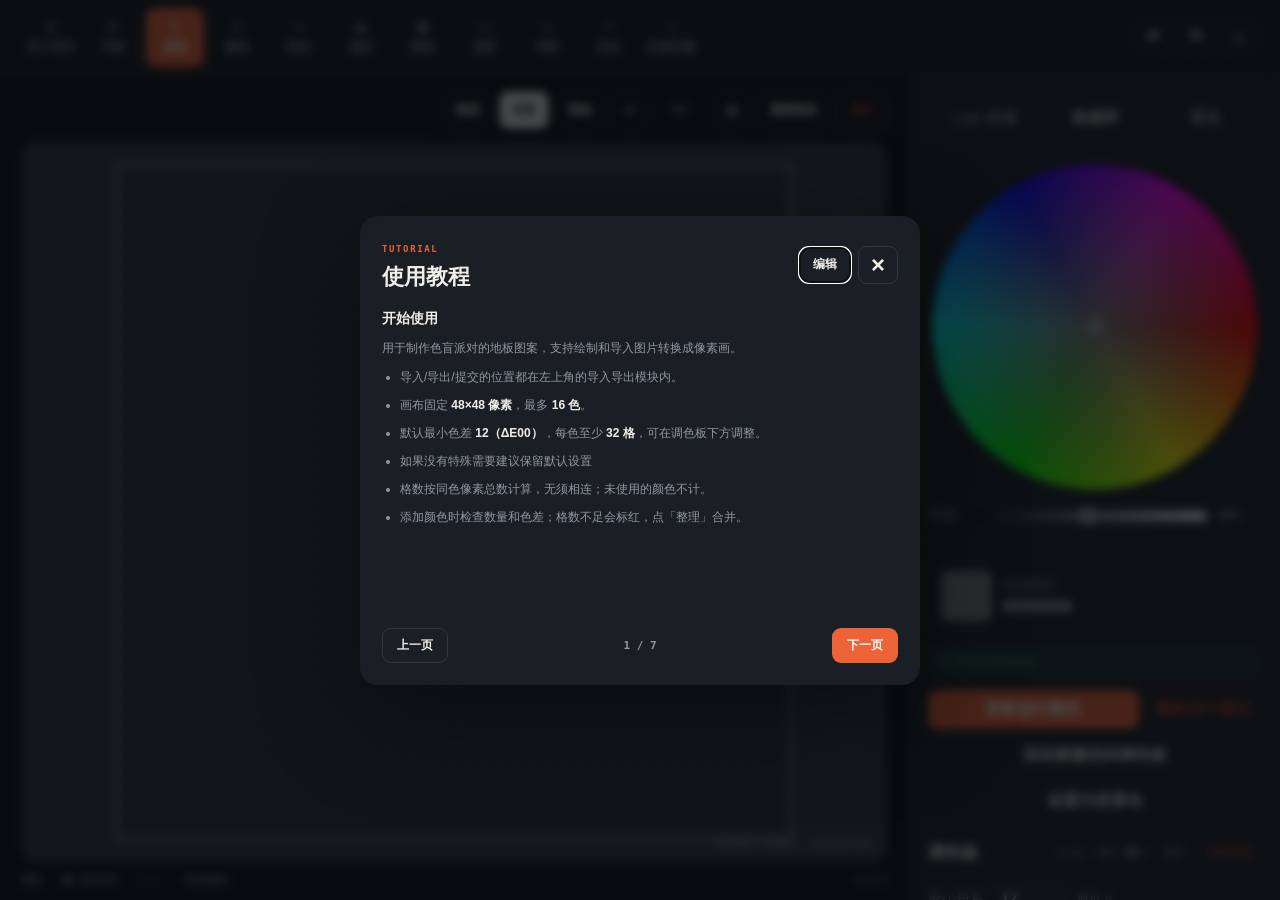
==== commit 12663c5c: "强化引导" ====
--- a/index.html
+++ b/index.html
@@ -14,7 +14,7 @@
 <div class="app">
   <header class="topbar">
     <nav id="toolStrip" class="tool-strip" aria-label="绘图工具">
-      <button class="tool" data-action="files" data-panel="filesPanel" title="导入导出"><i>⇅</i><span>文件</span></button>
+      <button class="tool" data-action="files" data-panel="filesPanel" title="导入图片转换成像素画 / 导出像素画为图片 / 提交像素画"><i>⇅</i><span>导入导出</span></button>
       <button class="tool" data-tool="pan" title="移动视图：按住拖动平移画布"><i>✥</i><span>平移</span></button>
       <button class="tool active" data-tool="pen" data-panel="brushPanel" title="画笔 B · Shift 点击连接上一笔终点"><i>✎</i><span>画笔</span></button>
       <button class="tool" data-tool="eraser" data-panel="brushPanel" title="橡皮 E"><i>◇</i><span>橡皮</span></button>
@@ -61,7 +61,7 @@
     </div>
     <div id="historyPanel" class="option-panel history-panel"><span class="panel-label">历史记录</span><div id="historyList" class="history-list"></div></div>
     <div id="filesPanel" class="option-panel">
-      <span class="panel-label">文件</span><button id="importImage">导入图片</button><button id="exportPng" class="accent" title="导出 1× PNG 并可自定义文件名；按住 Alt 导出 16×">导出 PNG</button><button id="exportText" class="quiet" title="导出纯文本格式">导出文本</button><button id="submitWork" class="quiet" title="打开作品提交页面；入口尚未开放时会提示">提交作品</button>
+      <span class="panel-label">文件</span><button id="importImage">转换图片到像素画</button><button id="exportPng" class="accent" title="导出图片并可自定义文件名；按住 Alt 导出16×大小">导出图片</button><button id="exportText" class="quiet" title="导出纯文本格式">导出文本</button><button id="submitWork" class="quiet" title="在新标签页打开作品提交问卷">提交作品</button>
       <button id="exportData">复制项目数据</button><button id="importData">导入项目数据</button><button id="importConfig">从文本导入</button>
     </div>
   </section>
@@ -105,9 +105,9 @@
         <section class="color-inspector">
           <div id="candidatePreview" class="candidate-preview"><span style="background:#808080"></span><div><small>候选颜色</small><b>#808080</b></div></div>
           <div id="colorValidation" class="validation ok">可添加到调色板</div>
-          <div class="color-actions"><button id="updateSelectedColor" type="button" class="accent" title="也可在色图上按 Alt 单击">更新选中颜色</button><button id="deleteSelectedColor" type="button" class="danger" disabled>删除选中颜色</button><button id="addCandidateColor" type="button" class="quiet add-color-action" title="也可在色图上按 Shift 单击">添加新颜色到调色板</button><button id="setBackgroundColor" type="button" class="quiet background-color-action" title="把选中的调色板颜色设为画布背景色（导出时填充透明像素）">设置为背景色</button></div>
+          <div class="color-actions"><button id="updateSelectedColor" type="button" class="accent" title="按 Alt 单击">更新选中颜色</button><button id="deleteSelectedColor" type="button" class="danger" disabled>删除选中颜色</button><button id="addCandidateColor" type="button" class="quiet add-color-action" title="按 Shift 单击">添加新颜色到调色板</button><button id="setBackgroundColor" type="button" class="quiet background-color-action" title="把选中的调色板颜色设为画布背景色（导出时填充透明像素）">设置为背景色</button></div>
           <h3>调色板 <span id="studioPaletteCount">0 / 16</span><label class="color-limit-inline" title="颜色数量上限：可调 1–16，不能低于现有颜色数">上限 <input id="maxColors" type="number" min="1" max="16" step="1" value="16" inputmode="numeric"></label><button id="normalizeSmallColors" type="button" class="quiet palette-clear" disabled title="把所有不足最少格数的颜色并入相邻或最接近的颜色，可撤销">整理</button><button id="clearPalette" type="button" class="danger palette-clear" disabled title="删除调色板所有颜色，画布像素同时变为透明，可撤销">清空调色板</button></h3><div id="studioPalette" class="studio-palette" aria-label="颜色列表"></div><label class="delta-rule-control">最小色差 <input id="minDeltaE" type="number" min="8" step="0.1" value="12" inputmode="decimal"><small>最低 8</small></label><label class="delta-rule-control">每色最少格数 <input id="minColorPixels" type="number" min="16" max="2304" step="1" value="32" inputmode="numeric"><small>格 · 最低 16</small></label><p id="palettePixelNotice" class="rule-notice" hidden></p>
-          <p class="studio-tip">选色：Shift + 单击添加颜色，Alt + 单击更新颜色。调色板：点击选中，长按或拖动排序。最小色差 <span id="paletteDeltaRule">12</span>（ΔE00），每种颜色至少 <span id="palettePixelRule">32</span> 格，无须相连。可点「整理」自动修正格数不足的颜色。</p>
+          <p class="studio-tip"><b>添加颜色</b>：Shift + 单击<br><b>更新选中颜色</b>：Alt + 单击<br><b>调色板</b>：点击选中，长按拖动排序<br><b>颜色要求</b>：最小色差 <span id="paletteDeltaRule">12</span> (ΔE00)，每种颜色至少 <span id="palettePixelRule">32</span> 格<br>点击<b>「整理」</b>可以自动修正格数不足的颜色。</p>
         </section>
       </div>
     </div>
@@ -151,19 +151,19 @@
     <div class="tutorial-body">
       <article class="tutorial-page active">
         <h3>开始使用</h3>
-        <p>用于制作色盲派对小游戏的地板图案，可直接绘制，也可导入图片。</p><ul><li>画布固定 <b>48×48 像素</b>，最多 <b>16 色</b>。</li><li>默认最小色差 <b>12（ΔE00）</b>，每色至少 <b>32 格</b>，可在调色板下方调整。</li><li>格数按同色像素总数计算，无须相连；未使用的颜色不计。</li><li>添加颜色时检查数量和色差；格数不足会标红，点「整理」合并。</li></ul>
+        <p>用于制作色盲派对的地板图案，支持绘制和图片导入。</p><ul><li>画布固定 <b>48×48 像素</b>，最多 <b>16 色</b>。</li><li>默认最小色差 <b>12（ΔE00）</b>，每色至少 <b>32 格</b>，可在调色板下方调整。</li><li>如果没有特殊需要建议保留默认设置</li><li>格数按同色像素总数计算，无须相连；未使用的颜色不计。</li><li>添加颜色时检查数量和色差；格数不足会标红，点「整理」合并。</li></ul>
       </article>
       <article class="tutorial-page">
         <h3>导入与导出</h3>
-        <ul><li><b>导入图片</b>：调整位置和大小，预览后生成，自动按颜色规则处理。</li><li><b>从文本导入</b>：粘贴本站导出的文本或 floor_patterns 配置。格数不足会合并，色差不足会提示。</li><li><b>导出 PNG</b>：默认 48×48；按住 Alt 点击导出 768×768。文件名留空为「未命名.png」。</li><li><b>导出文本</b>：可复制分享，再用「从文本导入」打开。透明像素会变成背景色，未使用的普通颜色不会恢复。</li><li><b>项目数据</b>：用「复制项目数据」备份透明像素、完整调色板和设置，再用「导入项目数据」恢复。</li><li>有透明像素时，须先设置背景色或补画完整，才能导出 PNG 或文本。</li><li>导出时确认合并会立即修改画布，可撤销。之后取消导出不会撤销合并。</li><li>「提交作品」暂未开放。</li></ul>
+        <ul><li><b>导入图片</b>：调整图片的位置和大小，可进行实时预览，生成图案后会自动处理颜色数量、色差和最少格数限制。</li><li><b>从文本导入</b>：粘贴本站导出的文本配置导入。</li><li><b>导出 PNG</b>：默认 48×48 像素；按住 Alt 点击可导出 768×768 大小的图片。</li><li><b>导出文本</b>：以文本形式保存画作，不会保留透明像素和未使用的颜色。</li><li><b>项目数据</b>：用「复制项目数据」备份透明像素、完整调色板和设置，再用「导入项目数据」恢复。</li><li>有透明像素时，需要先设置背景色或补齐画布，才能导出 PNG 或文本。</li><li>导出时确认合并会立即修改画布，可撤销。取消导出不会撤销合并。</li><li><b>提交作品</b>：导出后点击跳转到问卷提交界面。</li></ul>
       </article>
       <article class="tutorial-page">
         <h3>颜色与背景</h3>
-        <ul><li>拖动色图选色；<b>Shift + 单击</b>添加，<b>Alt + 单击</b>更新选中颜色，也可点对应按钮。</li><li>色图限制区域内的颜色过于接近已有颜色，添加或更新时会提示。</li><li>更新颜色会改变画布上所有同色像素，不受选区限制。</li><li>删除颜色会将同色像素变透明，并选中全部透明像素。「清空调色板」删除所有颜色和像素，需确认，可撤销。</li><li>选中调色板颜色，点「设置为背景色」。背景色显示在透明处，导出时填满透明像素，不额外占颜色名额。</li><li>背景色格数 = 已绘制的同色像素 + 全部透明像素。</li><li>「最小色差」设置颜色间的最小差异；「上限」设置最多颜色数；「每色最少格数」设置每种已用颜色至少占多少格。</li></ul>
+        <ul><li>点击/拖动选色；<b>Shift + 单击</b>添加，<b>Alt + 单击</b>更新选中颜色，也可点对应按钮。</li><li>颜色选择器会限制与已有颜色过近的区域；添加或更新时也会再次检查。</li><li>更新颜色会改变画布上所有同色像素（不受选区限制）。</li><li>删除颜色会将同色像素变透明，并选中全部透明像素。「清空调色板」删除所有颜色和像素，可撤销。</li><li>选中调色板颜色，点「设置为背景色」将背景色显示在透明处，导出时自动替代透明像素。</li><li>「最小色差」设置颜色间的最小差异；「上限」设置最多颜色数；「每色最少格数」设置每种已用颜色至少占多少格。</li></ul>
       </article>
       <article class="tutorial-page">
         <h3>绘制与填充</h3>
-        <ul><li>画笔、橡皮支持圆形和方形笔尖，半径 <b>0～8 px</b>；0 为单像素笔尖。</li><li>画笔画完一笔后，<b>Shift + 点击</b>从上一笔终点连直线。</li><li>按住 <b>Alt</b> 在画布上取色。</li><li>「邻接填充」填充相连的同色区域；「选区填充」填满选区，无选区时填满画布。</li><li><b>B / E / F / M</b>：画笔 / 橡皮 / 填充 / 选区。</li><li>自动保存到当前浏览器；<b>Ctrl/Cmd + Z / Y</b> 撤销 / 重做。重要作品请另存项目数据。</li></ul>
+        <ul><li>画笔、橡皮支持圆形和方形笔尖，半径 <b>0～8 px</b>；0 为单像素笔尖。</li><li>画完一笔后，按住 Shift 点击其他位置，可从上一笔终点画直线。</li><li>按住 <b>Alt</b> 在画布上取色。</li><li>「邻接填充」填充相连的同色区域；「选区填充」填满选区，无选区时填满画布。</li><li><b>B 画笔/ E 橡皮/ F 填充/ M 选区</b>。</li><li>自动保存到当前浏览器；<b>Ctrl/Cmd + Z / Y</b> 撤销 / 重做。重要作品请另存项目数据。</li></ul>
       </article>
       <article class="tutorial-page">
         <h3>图形与对称</h3>
@@ -171,11 +171,11 @@
       </article>
       <article class="tutorial-page">
         <h3>选区</h3>
-        <ul><li>「矩形」框选，「手涂」涂选，「魔棒」选上下左右相连的同色区域，「同色选择」选全部同色像素；也能选透明像素。</li><li>按住 <b>Shift</b> 追加选区。有选区时，绘图、擦除和填充只影响选区内。</li><li><b>Ctrl/Cmd + C / X / V</b> 复制 / 剪切 / 粘贴工作台内的选区，也可点按钮。</li><li>移动或粘贴后，<b>Enter</b> 放置，<b>Esc</b> 取消。剪切已删除的像素需用撤销恢复。</li><li><b>Delete</b> 删除选区内像素，保留选区；<b>Esc</b> 取消选区。</li></ul>
+        <ul><li>「矩形」框选，「手涂」涂选，「魔棒」选上下左右相连的同色区域，「同色选择」选全部同色像素；也能选透明像素。</li><li>按住 <b>Shift</b> 追加选区。有选区时，绘图、擦除和填充只影响选区内。</li><li><b>Ctrl/Cmd + C / X / V</b> 复制、剪切和粘贴选区，也可点击对应按钮。</li><li>移动或粘贴后，<b>Enter</b> 放置，<b>Esc</b> 取消。可撤销。</li><li><b>Delete</b> 删除选区内像素，保留选区；<b>Esc</b> 取消选区。</li></ul>
       </article>
       <article class="tutorial-page">
         <h3>视图与清空</h3>
-        <ul><li><b>G</b> 或「网格」切换像素网格，导入预览同步切换。</li><li>「背景」显示或隐藏背景色；隐藏时显示透明棋盘格，不影响导出。</li><li>滚轮缩放，右键拖动平移；触屏用双指缩放和平移。</li><li>选「平移」工具后，可用左键或单指拖动画布。</li><li>「重置视角」居中显示完整画布。</li><li>「清空」删除画布像素，保留调色板和背景色，需确认，可撤销。</li></ul>
+        <ul><li><b>G</b> 或「网格」切换网格显示，导入界面同步切换网格显示。</li><li>「背景」显示或隐藏背景色；隐藏时显示透明棋盘格，不影响导出。</li><li>滚轮缩放，右键拖动平移；触屏用双指缩放和平移。</li><li>选「平移」工具后，可用左键或单指拖动画布。</li><li>「重置视角」居中显示完整画布。</li><li>「清空」删除画布像素，保留调色板和背景色，需确认，可撤销。</li></ul>
       </article>
     </div>
     <div class="tutorial-actions">
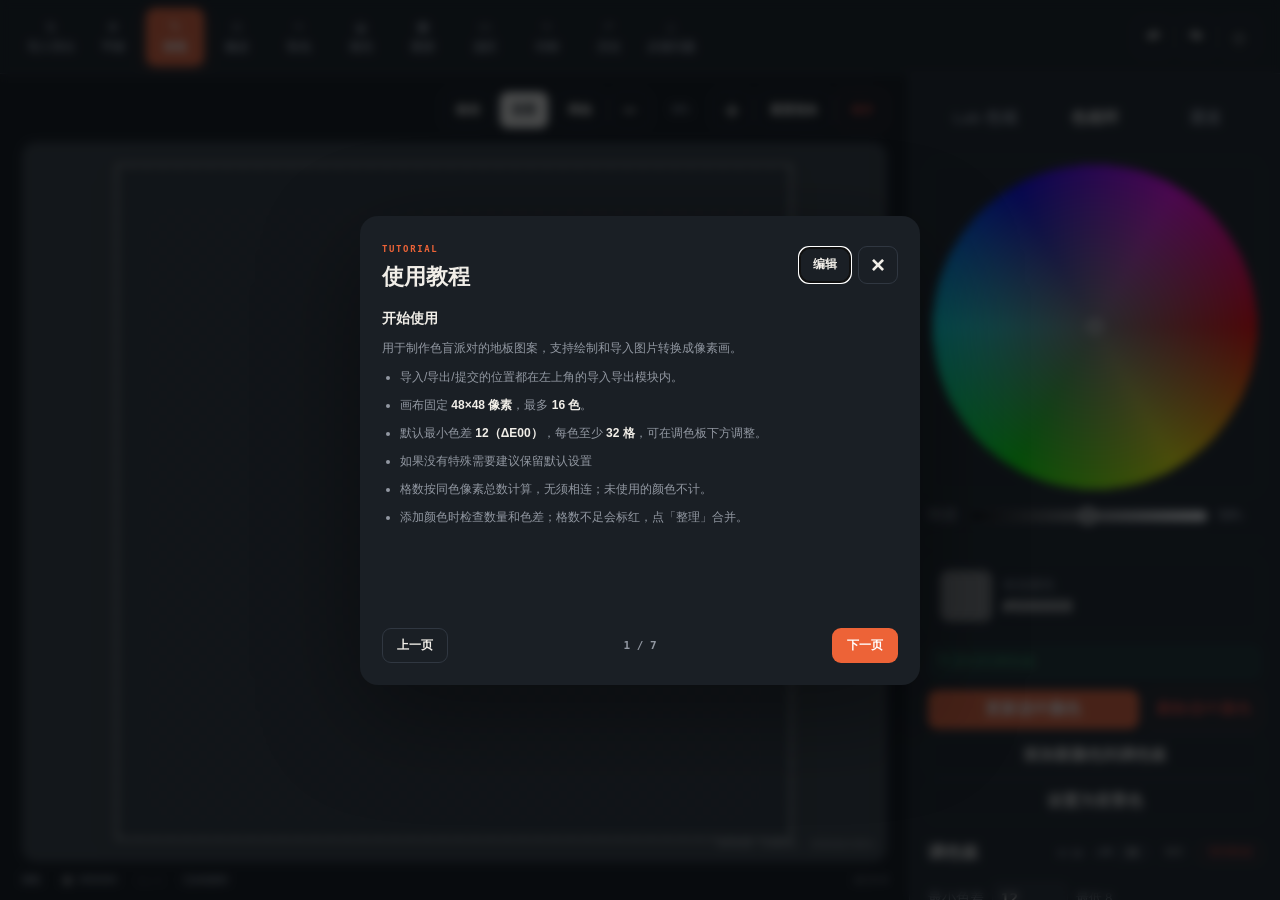
==== commit 1418664f: "新算法修复颜色过少强制合并" ====
--- a/index.html
+++ b/index.html
@@ -119,7 +119,7 @@
   <form method="dialog" class="dialog-frame import-studio">
     <header><div><span class="eyebrow">IMAGE QUANTIZATION</span><h2>调整并导入图片</h2></div><button class="close-btn" value="close">×</button></header>
     <div class="import-layout"><div class="import-preview-wrap"><canvas id="importPreview" width="450" height="450"></canvas><p id="importPreviewHint">拖动图片调整位置，滚轮 / 滑块 / 双指缩放</p></div>
-      <aside><label>缩放 <input id="importScale" type="range" min="10" max="500" value="100"><output>100%</output></label><button id="fitImport" type="button" class="quiet wide">适应画布</button><button id="toggleImportPreview" type="button" class="quiet wide" aria-pressed="false">预览转换结果</button><label class="import-min-delta">最小色差 <input id="importMinDeltaE" type="number" min="8" step="0.1" value="12" inputmode="decimal"><small>与工作台同步</small></label><label class="import-min-delta">每色最少格数 <input id="importMinColorPixels" type="number" min="16" max="2304" step="1" value="32" inputmode="numeric"><small>格 · 最低 16 · 与工作台同步</small></label><div class="import-limit-row"><label class="import-max-colors">颜色数量上限 <input id="importMaxColors" type="number" min="1" max="16" step="1" value="16" inputmode="numeric"><small>与工作台同步</small></label><button id="importClearPalette" type="button" class="quiet" title="清空调色板并将主画布所有像素变为透明，确认后执行，可撤销">清空调色板</button></div><label class="import-algorithm-select">处理方法 <select id="importAlgorithm"><option value="shift" selected>颜色偏移恢复</option><option value="none">基础量化</option><option value="contrast">增强对比度</option><option value="balanced">区域感知均衡</option></select></label><label class="import-algorithm-option" data-algorithms="shift balanced" hidden>最大颜色偏移 <input id="importColorOffset" type="range" min="0" max="20" step="0.5" value="8"><output>8</output></label><label class="import-algorithm-option" data-algorithms="contrast balanced" hidden>目标邻接色差 <input id="importContrastTarget" type="range" min="8" max="30" step="0.5" value="12"><output>12</output></label><label class="import-algorithm-option" data-algorithms="contrast balanced" hidden>对比增强强度 <input id="importContrastStrength" type="range" min="0" max="100" step="5" value="65"><output>65%</output></label><label class="import-algorithm-option" data-algorithms="contrast balanced" hidden>区域识别阈值 <input id="importRegionThreshold" type="range" min="0.5" max="12" step="0.5" value="3"><output>3</output></label><div id="importAlgorithmNote" class="import-note">在颜色上限内调整配色，尽量保留被合并的颜色。</div><button id="confirmImport" type="button" class="accent wide">生成像素画</button></aside>
+      <aside><label>缩放 <input id="importScale" type="range" min="10" max="500" value="100"><output>100%</output></label><button id="fitImport" type="button" class="quiet wide">适应画布</button><button id="toggleImportPreview" type="button" class="quiet wide" aria-pressed="false">预览转换结果</button><label class="import-min-delta">最小色差 <input id="importMinDeltaE" type="number" min="8" step="0.1" value="12" inputmode="decimal"><small>≥8</small></label><div class="import-min-pixels-row"><label class="import-min-delta">每色最少格数 <input id="importMinColorPixels" type="number" min="16" max="2304" step="1" value="32" inputmode="numeric"><small>≥16</small></label><label class="import-ignore-min" title="勾选后跳过最少格数整理；默认关闭，使用感知量化＋格数补足处理小面积颜色"><input id="importIgnoreMinPixels" type="checkbox">忽略</label></div><div class="import-limit-row"><label class="import-max-colors">颜色数量上限 <input id="importMaxColors" type="number" min="1" max="16" step="1" value="16" inputmode="numeric"><small>≤16</small></label><button id="importClearPalette" type="button" class="quiet" title="清空调色板并将主画布所有像素变为透明，确认后执行，可撤销">清空调色板</button></div><label class="import-algorithm-select">处理方法 <select id="importAlgorithm"><option value="perceptual" selected>感知量化＋格数补足（推荐）</option><option value="shift">颜色偏移恢复</option><option value="none">基础量化</option><option value="contrast">增强对比度</option><option value="balanced">区域感知均衡</option></select></label><label class="import-algorithm-option" data-algorithms="shift balanced" hidden>最大颜色偏移 <input id="importColorOffset" type="range" min="0" max="20" step="0.5" value="8"><output>8</output></label><label class="import-algorithm-option" data-algorithms="contrast balanced" hidden>目标邻接色差 <input id="importContrastTarget" type="range" min="8" max="30" step="0.5" value="12"><output>12</output></label><label class="import-algorithm-option" data-algorithms="contrast balanced" hidden>对比增强强度 <input id="importContrastStrength" type="range" min="0" max="100" step="5" value="65"><output>65%</output></label><label class="import-algorithm-option" data-algorithms="contrast balanced" hidden>区域识别阈值 <input id="importRegionThreshold" type="range" min="0.5" max="12" step="0.5" value="3"><output>3</output></label><div id="importAlgorithmNote" class="import-note">按视觉色差选取原图代表色；格数不足时优先在附近补足，兼顾改色损失。可见格子容纳不下全部颜色时才合并。勾选「忽略」跳过格数整理。</div><button id="confirmImport" type="button" class="accent wide">生成像素画</button></aside>
     </div>
   </form>
 </dialog>
@@ -151,11 +151,11 @@
     <div class="tutorial-body">
       <article class="tutorial-page active">
         <h3>开始使用</h3>
-        <p>用于制作色盲派对的地板图案，支持绘制和图片导入。</p><ul><li>画布固定 <b>48×48 像素</b>，最多 <b>16 色</b>。</li><li>默认最小色差 <b>12（ΔE00）</b>，每色至少 <b>32 格</b>，可在调色板下方调整。</li><li>如果没有特殊需要建议保留默认设置</li><li>格数按同色像素总数计算，无须相连；未使用的颜色不计。</li><li>添加颜色时检查数量和色差；格数不足会标红，点「整理」合并。</li></ul>
+        <p>用于制作色盲派对的地板图案，支持绘制和导入图片转换成像素画。</p><ul><li>导入/导出/提交的位置都在左上角的导入导出模块内。</li><li>画布固定 <b>48×48 像素</b>，最多 <b>16 色</b>。</li><li>默认最小色差 <b>12（ΔE00）</b>，每色至少 <b>32 格</b>，可在调色板下方调整。</li><li>如果没有特殊需要建议保留默认设置</li><li>格数按同色像素总数计算，无须相连；未使用的颜色不计。</li><li>添加颜色时检查数量和色差；格数不足会标红，点「整理」合并。</li></ul>
       </article>
       <article class="tutorial-page">
         <h3>导入与导出</h3>
-        <ul><li><b>导入图片</b>：调整图片的位置和大小，可进行实时预览，生成图案后会自动处理颜色数量、色差和最少格数限制。</li><li><b>从文本导入</b>：粘贴本站导出的文本配置导入。</li><li><b>导出 PNG</b>：默认 48×48 像素；按住 Alt 点击可导出 768×768 大小的图片。</li><li><b>导出文本</b>：以文本形式保存画作，不会保留透明像素和未使用的颜色。</li><li><b>项目数据</b>：用「复制项目数据」备份透明像素、完整调色板和设置，再用「导入项目数据」恢复。</li><li>有透明像素时，需要先设置背景色或补齐画布，才能导出 PNG 或文本。</li><li>导出时确认合并会立即修改画布，可撤销。取消导出不会撤销合并。</li><li><b>提交作品</b>：导出后点击跳转到问卷提交界面。</li></ul>
+        <ul><li><b>导入图片</b>：调整图片的位置和大小，可进行实时预览，生成图案后会自动处理颜色数量、色差和最少格数限制；默认使用「感知量化＋格数补足」，优先补足小面积颜色，格子不够时合并；勾选「忽略」可跳过格数整理。</li><li><b>导出 PNG</b>：默认 48×48 像素；按住 Alt 点击可导出 768×768 大小的图片。</li><li><b>导出文本</b>：以文本形式保存画作，不会保留透明像素和未使用的颜色。</li><li><b>提交作品</b>：导出后点击跳转到问卷提交界面。</li><li><b>从文本导入</b>：粘贴本站导出的文本配置导入。</li><li><b>项目数据</b>：用「复制项目数据」备份透明像素、完整调色板和设置，再用「导入项目数据」恢复。</li><li>有透明像素时，需要先设置背景色或补齐画布，才能导出 PNG 或文本。</li><li>导出时确认合并会立即修改画布，可撤销。取消导出不会撤销合并。</li></ul>
       </article>
       <article class="tutorial-page">
         <h3>颜色与背景</h3>
@@ -187,6 +187,7 @@
 </dialog>
 
 <script src="js/png-indexed.js?v=20260905-14"></script>
-<script src="js/app.js?v=20260905-36"></script>
+<script src="js/import-optimizer.js?v=20261010-1"></script>
+<script src="js/app.js?v=20261010-1"></script>
 </body>
 </html>
--- a/css/global.css
+++ b/css/global.css
@@ -1,7 +1,7 @@
 :root{--bg:#efede7;--surface:#faf9f5;--raised:#fff;--soft:#e5e2da;--soft2:#d9d5cb;--ink:#16191e;--muted:#727780;--line:#d2cec4;--accent:#ed6337;--accent2:#ff8057;--danger:#bd3f34;--ok:#2c9760;--shadow:0 18px 55px rgba(20,22,25,.12);--radius:14px;--top:74px}
 *{box-sizing:border-box;margin:0;padding:0}html,body{height:100%;overflow:hidden}body{background:var(--bg);color:var(--ink);font-family:Inter,"Segoe UI","PingFang SC","Microsoft YaHei",sans-serif;-webkit-font-smoothing:antialiased}button,input,textarea{font:inherit}input,textarea{-webkit-user-select:text;user-select:text}.app{-webkit-user-select:none;user-select:none}button{border:1px solid transparent;border-radius:9px;min-height:38px;padding:8px 12px;background:var(--ink);color:var(--surface);font-size:12px;font-weight:650;cursor:pointer;transition:.15s ease;white-space:nowrap}button:hover{transform:translateY(-1px)}button:active{transform:none}button:focus-visible,input:focus-visible,textarea:focus-visible{outline:3px solid color-mix(in srgb,var(--accent) 40%,transparent);outline-offset:2px}.quiet{background:transparent;color:var(--ink);border-color:var(--line)}.accent{background:var(--accent);color:#fff}.danger{background:transparent;color:var(--danger);border-color:color-mix(in srgb,var(--danger) 40%,var(--line))}.wide{width:100%}.icon-btn{width:38px;padding:0;background:transparent;color:var(--ink);border-color:var(--line);font-size:17px}.app{height:100%;height:100dvh;display:grid;grid-template-rows:var(--top) auto minmax(0,1fr);position:relative}.topbar{grid-row:1;height:var(--top);display:grid;grid-template-columns:220px 1fr auto;align-items:center;gap:16px;padding:0 22px;background:var(--surface);border-bottom:1px solid var(--line);z-index:20}.brand{display:flex;align-items:center;gap:10px;color:inherit;text-decoration:none}.brand-icon{display:grid;place-items:center;width:36px;height:36px;border-radius:9px;background:var(--ink);color:var(--surface);font:800 18px/1 ui-monospace,monospace;box-shadow:inset -4px -4px rgba(255,255,255,.12)}.brand b,.brand small{display:block}.brand b{font-size:14px;letter-spacing:.03em}.brand small{font:600 9px/1.5 ui-monospace,monospace;color:var(--muted);text-transform:uppercase;letter-spacing:.08em}.tool-strip{display:flex;align-items:stretch;gap:4px;min-width:0;overflow-x:auto;scrollbar-width:none;padding:7px 0;cursor:grab}.tool-strip::-webkit-scrollbar{display:none}.tool-strip.dragging{cursor:grabbing}.tool{flex:0 0 58px;height:58px;min-height:0;padding:5px 4px;background:transparent;color:var(--muted);display:flex;flex-direction:column;align-items:center;justify-content:center;gap:4px;border-color:transparent}.tool i{font:500 18px/1 ui-monospace,monospace;font-style:normal}.tool span{font-size:10px}.tool:hover{background:var(--soft);color:var(--ink)}.tool.active{background:var(--accent);color:#fff;box-shadow:0 5px 15px rgba(237,99,55,.25)}.top-actions{display:flex;gap:5px}.option-dock{grid-row:2;display:none;min-height:58px;padding:9px 22px;background:var(--raised);border-bottom:1px solid var(--line);z-index:15;box-shadow:0 7px 20px rgba(0,0,0,.06)}.option-dock.open{display:block}.option-panel{display:none;align-items:center;gap:7px;overflow-x:auto}.option-panel.active{display:flex}.panel-label{flex:0 0 auto;margin-right:7px;color:var(--muted);font:700 9px/1 ui-monospace,monospace;letter-spacing:.12em;text-transform:uppercase}.option-panel button{min-height:36px;background:var(--soft);color:var(--ink)}.option-panel button.active{background:var(--ink);color:var(--surface)}.option-panel button.accent{background:var(--accent);color:#fff}.palette-panel{min-width:0}.palette-bar{display:flex;gap:7px;min-width:0}.palette-chip{position:relative;display:grid;place-items:center;flex:0 0 34px;width:34px;height:34px;border-radius:50%;border:2px solid rgba(0,0,0,.16);color:#fff;text-shadow:0 1px 3px #000;font:800 10px/1 ui-monospace,monospace;cursor:pointer;box-shadow:0 0 0 0 var(--accent);transition:.15s}.palette-chip.active{box-shadow:0 0 0 3px var(--raised),0 0 0 5px var(--accent)}.palette-chip.dragging{opacity:.4}.microcopy{color:var(--muted);font-size:10px}.history-panel{max-width:100%}.history-list{display:flex;gap:6px;overflow-x:auto}.history-item{display:flex;gap:7px;align-items:center;padding:7px 10px;border:1px solid var(--line);border-radius:8px;color:var(--muted);font-size:10px;white-space:nowrap}.history-item.current{color:var(--ink);border-color:var(--accent)}
 .stage-shell{grid-row:3;min-height:0;display:grid;grid-template-rows:auto minmax(0,1fr) auto;padding:17px 22px 14px;gap:13px}.stage-head{display:flex;align-items:flex-end;justify-content:space-between;gap:20px}.eyebrow{color:var(--accent);font:750 9px/1 ui-monospace,monospace;letter-spacing:.18em}.stage-head h1{font-size:24px;line-height:1;margin-top:7px;letter-spacing:-.035em}.view-controls{display:flex;align-items:center;gap:6px}.view-controls output{min-width:52px;text-align:center;font:650 10px/1 ui-monospace,monospace;color:var(--muted)}.view-controls .active{background:var(--ink);color:var(--surface)}.viewport{min-height:0;position:relative;overflow:hidden;border:1px solid var(--line);border-radius:var(--radius);background-color:#c8c8c6;background-image:radial-gradient(rgba(0,0,0,.13) .7px,transparent .7px);background-size:14px 14px;touch-action:none;cursor:default}.canvas-transform{position:absolute;left:50%;top:50%;width:768px;height:768px;transform-origin:0 0;will-change:transform;filter:drop-shadow(0 13px 24px rgba(0,0,0,.2))}.pixel-canvas{position:absolute;inset:0;display:grid;grid-template-columns:repeat(48,16px);grid-template-rows:repeat(48,16px);width:768px;height:768px;outline:2px solid color-mix(in srgb,var(--ink) 55%,transparent);background-color:#fff;background-image:linear-gradient(45deg,#ddd 25%,transparent 25%),linear-gradient(-45deg,#ddd 25%,transparent 25%),linear-gradient(45deg,transparent 75%,#ddd 75%),linear-gradient(-45deg,transparent 75%,#ddd 75%);background-size:32px 32px;background-position:0 0,0 16px,16px -16px,-16px 0;cursor:crosshair;user-select:none;touch-action:none}.pixel{width:16px;height:16px;border-right:1px solid rgba(0,0,0,.11);border-bottom:1px solid rgba(0,0,0,.11)}.pixel.center-left{border-left:1px solid rgba(0,0,0,.6)}.pixel.center-right{border-right:1px solid rgba(0,0,0,.6)}.pixel.center-top{border-top:1px solid rgba(0,0,0,.6)}.pixel.center-bottom{border-bottom:1px solid rgba(0,0,0,.6)}.no-grid .pixel{border-color:transparent!important}.layer{position:absolute;inset:0;width:768px;height:768px;pointer-events:none}.preview-pixel,.selection-pixel,.paste-pixel{position:absolute;width:16px;height:16px}.preview-pixel{opacity:.5}.selection-pixel{background:#fff;mix-blend-mode:difference;opacity:.9;border:2px solid #fff}.paste-pixel{opacity:.78;outline:1px dashed #fff}.selection-box{position:absolute;border:2px dashed #fff;mix-blend-mode:difference}.viewport-help{position:absolute;right:12px;bottom:10px;display:flex;gap:14px;color:rgba(0,0,0,.55);font-size:9px;pointer-events:none}.statusbar{display:flex;gap:22px;align-items:center;color:var(--muted);font:600 9px/1 ui-monospace,monospace}.statusbar span:last-child{margin-left:auto}.statusbar #statusColor{display:flex;align-items:center;gap:6px}.statusbar #statusColor i{width:11px;height:11px;border-radius:50%;border:1px solid var(--line)}.floating-color{position:fixed;right:23px;bottom:30px;z-index:10;display:flex;align-items:center;gap:8px;padding:7px 13px 7px 7px;background:var(--raised);color:var(--ink);border-color:var(--line);box-shadow:var(--shadow)}.floating-color span{width:27px;height:27px;border-radius:7px;border:1px solid rgba(0,0,0,.2)}
-.studio-dialog{width:min(960px,calc(100vw - 24px));max-height:calc(100dvh - 24px);margin:auto;border:0;border-radius:18px;background:var(--raised);color:var(--ink);box-shadow:0 30px 100px rgba(0,0,0,.4);overflow:auto}.studio-dialog::backdrop{background:rgba(8,10,13,.72);backdrop-filter:blur(5px)}.dialog-frame{padding:22px}.dialog-frame>header{display:flex;justify-content:space-between;align-items:center;margin-bottom:18px}.dialog-frame h2{font-size:22px;margin-top:6px}.close-btn{font-size:24px;width:40px;padding:0;background:transparent;color:var(--ink);border-color:var(--line)}.view-tabs{display:flex;gap:5px;padding:5px;background:var(--soft);border-radius:11px;margin-bottom:17px}.view-tabs button{flex:1;background:transparent;color:var(--muted)}.view-tabs button.active{background:var(--raised);color:var(--ink);box-shadow:0 3px 10px rgba(0,0,0,.08)}.studio-body{display:grid;grid-template-columns:minmax(0,1fr) 260px;gap:20px}.color-view{display:none}.color-view.active{display:block}.color-view canvas{display:block;max-width:100%;height:auto;margin:auto;border:1px solid var(--line);border-radius:12px;cursor:crosshair;touch-action:none}.color-view>label,.import-layout aside>label{display:grid;grid-template-columns:auto 1fr 44px;gap:10px;align-items:center;margin-top:12px;color:var(--muted);font-size:11px}.color-view input[type=range],.import-layout input[type=range]{width:100%;accent-color:var(--accent)}.color-view output{font:650 10px/1 ui-monospace,monospace}.candidate-preview{display:flex;align-items:center;gap:11px;padding:11px;border:1px solid var(--line);border-radius:11px}.candidate-preview>span{width:52px;height:52px;border-radius:9px;border:1px solid rgba(0,0,0,.2)}.candidate-preview small,.candidate-preview b{display:block}.candidate-preview small{color:var(--muted);font-size:9px;margin-bottom:5px}.candidate-preview b{font:700 13px/1 ui-monospace,monospace}.validation{padding:9px 10px;margin:10px 0;border-radius:8px;font-size:10px}.validation.ok{color:var(--ok);background:color-mix(in srgb,var(--ok) 12%,transparent)}.validation.error{color:var(--danger);background:color-mix(in srgb,var(--danger) 12%,transparent)}.color-inspector>.quiet{margin-top:7px}.color-inspector h3{display:flex;justify-content:space-between;margin:20px 0 10px;font-size:12px}.color-inspector h3 span{color:var(--muted);font-size:10px}.studio-palette{display:grid;grid-template-columns:repeat(4,1fr);gap:7px}.studio-swatch{aspect-ratio:1;border-radius:9px;display:grid;place-items:center;color:#fff;text-shadow:0 1px 3px #000;position:relative;cursor:pointer;border:2px solid transparent;font:800 10px/1 ui-monospace,monospace}.studio-swatch.active{border-color:var(--accent);outline:2px solid var(--accent)}.studio-swatch .delete-color{position:absolute;right:-5px;top:-6px;width:18px;height:18px;min-height:0;padding:0;border-radius:50%;background:var(--danger);color:white;font-size:11px;opacity:0}.studio-swatch:hover .delete-color,.studio-swatch.active .delete-color{opacity:1}.studio-tip{margin-top:12px;color:var(--muted);font-size:9px;line-height:1.55}.channels-view{display:none;gap:12px}.channels-view.active{display:grid}.channels-view fieldset{border:1px solid var(--line);border-radius:10px;padding:12px}.channels-view legend{padding:0 6px;color:var(--accent);font:700 9px/1 ui-monospace,monospace}.channels-view fieldset label{display:grid;grid-template-columns:22px 1fr 45px;align-items:center;gap:8px;margin:7px 0;color:var(--muted);font-size:10px}.channels-view fieldset input[type=range]{width:100%;accent-color:var(--accent)}.channels-view fieldset input[type=number]{width:70px;padding:6px;border:1px solid var(--line);border-radius:6px;background:var(--soft);color:var(--ink)}.hex-field{display:grid!important;grid-template-columns:38px 1fr auto!important;margin:0!important}.hex-field input{padding:9px;border:1px solid var(--line);border-radius:8px;background:var(--soft);color:var(--ink);font-family:ui-monospace,monospace}.hex-field input[type=color]{position:absolute;opacity:0;pointer-events:none}.import-layout{display:grid;grid-template-columns:minmax(0,1fr) 260px;gap:22px}.import-preview-wrap{min-width:0}.import-preview-wrap canvas{display:block;width:min(100%,540px);aspect-ratio:1;margin:auto;background-color:#ddd;background-image:linear-gradient(45deg,#bbb 25%,transparent 25%),linear-gradient(-45deg,#bbb 25%,transparent 25%),linear-gradient(45deg,transparent 75%,#bbb 75%),linear-gradient(-45deg,transparent 75%,#bbb 75%);background-size:24px 24px;background-position:0 0,0 12px,12px -12px,-12px 0;border-radius:12px;touch-action:none}.import-preview-wrap p{text-align:center;color:var(--muted);font-size:9px;margin-top:8px}.import-layout aside{display:flex;flex-direction:column;gap:10px}.import-layout aside>label{grid-template-columns:auto 1fr 48px}.import-note{padding:12px;border-radius:9px;background:var(--soft);color:var(--muted);font-size:10px;line-height:1.6}.data-dialog{width:min(660px,100%)}.data-dialog textarea{width:100%;min-height:360px;resize:vertical;padding:13px;border:1px solid var(--line);border-radius:10px;background:var(--soft);color:var(--ink);font:10px/1.55 ui-monospace,monospace}.dialog-actions{display:flex;justify-content:flex-end;gap:7px;margin-top:10px}.config-dialog{width:min(880px,100%)}.config-layout{display:grid;grid-template-columns:minmax(0,1fr) 225px;gap:22px}.config-layout textarea{width:100%;min-height:340px;resize:vertical;padding:13px;border:1px solid var(--line);border-radius:10px;background:var(--soft);color:var(--ink);font:10px/1.55 ui-monospace,monospace}.config-side{display:flex;flex-direction:column;gap:10px}.config-side canvas{display:block;width:100%;aspect-ratio:1;border:1px solid var(--line);border-radius:10px;background-color:#ddd;background-image:linear-gradient(45deg,#bbb 25%,transparent 25%),linear-gradient(-45deg,#bbb 25%,transparent 25%),linear-gradient(45deg,transparent 75%,#bbb 75%),linear-gradient(-45deg,transparent 75%,#bbb 75%);background-size:24px 24px;background-position:0 0,0 12px,12px -12px,-12px 0}.config-status{color:var(--muted);font-size:10px;line-height:1.6;min-height:32px}.config-error{padding:10px;border-radius:9px;background:color-mix(in srgb,var(--danger) 12%,var(--soft));color:var(--danger);font-size:10px;line-height:1.6;word-break:break-all}.toast{position:fixed;left:50%;bottom:24px;z-index:10001;transform:translate(-50%,12px);padding:10px 15px;border-radius:9px;background:var(--ink);color:var(--surface);font-size:11px;opacity:0;transition:.2s;pointer-events:none}.toast.show{opacity:1;transform:translate(-50%,0)}.toast[popover]{top:auto;right:auto;bottom:24px;left:50%;width:max-content;max-width:min(80vw,560px);height:auto;margin:0;padding:10px 15px;border:0;overflow:visible}
+.studio-dialog{width:min(960px,calc(100vw - 24px));max-height:calc(100dvh - 24px);margin:auto;border:0;border-radius:18px;background:var(--raised);color:var(--ink);box-shadow:0 30px 100px rgba(0,0,0,.4);overflow:auto}.studio-dialog::backdrop{background:rgba(8,10,13,.72);backdrop-filter:blur(5px)}.dialog-frame{padding:22px}.dialog-frame>header{display:flex;justify-content:space-between;align-items:center;margin-bottom:18px}.dialog-frame h2{font-size:22px;margin-top:6px}.close-btn{font-size:24px;width:40px;padding:0;background:transparent;color:var(--ink);border-color:var(--line)}.view-tabs{display:flex;gap:5px;padding:5px;background:var(--soft);border-radius:11px;margin-bottom:17px}.view-tabs button{flex:1;background:transparent;color:var(--muted)}.view-tabs button.active{background:var(--raised);color:var(--ink);box-shadow:0 3px 10px rgba(0,0,0,.08)}.studio-body{display:grid;grid-template-columns:minmax(0,1fr) 260px;gap:20px}.color-view{display:none}.color-view.active{display:block}.color-view canvas{display:block;max-width:100%;height:auto;margin:auto;border:1px solid var(--line);border-radius:12px;cursor:crosshair;touch-action:none}.color-view>label,.import-layout aside>label,.import-min-pixels-row>.import-min-delta{display:grid;grid-template-columns:auto 1fr 44px;gap:10px;align-items:center;margin-top:12px;color:var(--muted);font-size:11px}.color-view input[type=range],.import-layout input[type=range]{width:100%;accent-color:var(--accent)}.color-view output{font:650 10px/1 ui-monospace,monospace}.candidate-preview{display:flex;align-items:center;gap:11px;padding:11px;border:1px solid var(--line);border-radius:11px}.candidate-preview>span{width:52px;height:52px;border-radius:9px;border:1px solid rgba(0,0,0,.2)}.candidate-preview small,.candidate-preview b{display:block}.candidate-preview small{color:var(--muted);font-size:9px;margin-bottom:5px}.candidate-preview b{font:700 13px/1 ui-monospace,monospace}.validation{padding:9px 10px;margin:10px 0;border-radius:8px;font-size:10px}.validation.ok{color:var(--ok);background:color-mix(in srgb,var(--ok) 12%,transparent)}.validation.error{color:var(--danger);background:color-mix(in srgb,var(--danger) 12%,transparent)}.color-inspector>.quiet{margin-top:7px}.color-inspector h3{display:flex;justify-content:space-between;margin:20px 0 10px;font-size:12px}.color-inspector h3 span{color:var(--muted);font-size:10px}.studio-palette{display:grid;grid-template-columns:repeat(4,1fr);gap:7px}.studio-swatch{aspect-ratio:1;border-radius:9px;display:grid;place-items:center;color:#fff;text-shadow:0 1px 3px #000;position:relative;cursor:pointer;border:2px solid transparent;font:800 10px/1 ui-monospace,monospace}.studio-swatch.active{border-color:var(--accent);outline:2px solid var(--accent)}.studio-swatch .delete-color{position:absolute;right:-5px;top:-6px;width:18px;height:18px;min-height:0;padding:0;border-radius:50%;background:var(--danger);color:white;font-size:11px;opacity:0}.studio-swatch:hover .delete-color,.studio-swatch.active .delete-color{opacity:1}.studio-tip{margin-top:12px;color:var(--muted);font-size:9px;line-height:1.55}.channels-view{display:none;gap:12px}.channels-view.active{display:grid}.channels-view fieldset{border:1px solid var(--line);border-radius:10px;padding:12px}.channels-view legend{padding:0 6px;color:var(--accent);font:700 9px/1 ui-monospace,monospace}.channels-view fieldset label{display:grid;grid-template-columns:22px 1fr 45px;align-items:center;gap:8px;margin:7px 0;color:var(--muted);font-size:10px}.channels-view fieldset input[type=range]{width:100%;accent-color:var(--accent)}.channels-view fieldset input[type=number]{width:70px;padding:6px;border:1px solid var(--line);border-radius:6px;background:var(--soft);color:var(--ink)}.hex-field{display:grid!important;grid-template-columns:38px 1fr auto!important;margin:0!important}.hex-field input{padding:9px;border:1px solid var(--line);border-radius:8px;background:var(--soft);color:var(--ink);font-family:ui-monospace,monospace}.hex-field input[type=color]{position:absolute;opacity:0;pointer-events:none}.import-layout{display:grid;grid-template-columns:minmax(0,1fr) 260px;gap:22px}.import-preview-wrap{min-width:0}.import-preview-wrap canvas{display:block;width:min(100%,540px);aspect-ratio:1;margin:auto;background-color:#ddd;background-image:linear-gradient(45deg,#bbb 25%,transparent 25%),linear-gradient(-45deg,#bbb 25%,transparent 25%),linear-gradient(45deg,transparent 75%,#bbb 75%),linear-gradient(-45deg,transparent 75%,#bbb 75%);background-size:24px 24px;background-position:0 0,0 12px,12px -12px,-12px 0;border-radius:12px;touch-action:none}.import-preview-wrap p{text-align:center;color:var(--muted);font-size:9px;margin-top:8px}.import-layout aside{display:flex;flex-direction:column;gap:10px}.import-layout aside>label{grid-template-columns:auto 1fr 48px}.import-note{padding:12px;border-radius:9px;background:var(--soft);color:var(--muted);font-size:10px;line-height:1.6}.data-dialog{width:min(660px,100%)}.data-dialog textarea{width:100%;min-height:360px;resize:vertical;padding:13px;border:1px solid var(--line);border-radius:10px;background:var(--soft);color:var(--ink);font:10px/1.55 ui-monospace,monospace}.dialog-actions{display:flex;justify-content:flex-end;gap:7px;margin-top:10px}.config-dialog{width:min(880px,100%)}.config-layout{display:grid;grid-template-columns:minmax(0,1fr) 225px;gap:22px}.config-layout textarea{width:100%;min-height:340px;resize:vertical;padding:13px;border:1px solid var(--line);border-radius:10px;background:var(--soft);color:var(--ink);font:10px/1.55 ui-monospace,monospace}.config-side{display:flex;flex-direction:column;gap:10px}.config-side canvas{display:block;width:100%;aspect-ratio:1;border:1px solid var(--line);border-radius:10px;background-color:#ddd;background-image:linear-gradient(45deg,#bbb 25%,transparent 25%),linear-gradient(-45deg,#bbb 25%,transparent 25%),linear-gradient(45deg,transparent 75%,#bbb 75%),linear-gradient(-45deg,transparent 75%,#bbb 75%);background-size:24px 24px;background-position:0 0,0 12px,12px -12px,-12px 0}.config-status{color:var(--muted);font-size:10px;line-height:1.6;min-height:32px}.config-error{padding:10px;border-radius:9px;background:color-mix(in srgb,var(--danger) 12%,var(--soft));color:var(--danger);font-size:10px;line-height:1.6;word-break:break-all}.toast{position:fixed;left:50%;bottom:24px;z-index:10001;transform:translate(-50%,12px);padding:10px 15px;border-radius:9px;background:var(--ink);color:var(--surface);font-size:11px;opacity:0;transition:.2s;pointer-events:none}.toast.show{opacity:1;transform:translate(-50%,0)}.toast[popover]{top:auto;right:auto;bottom:24px;left:50%;width:max-content;max-width:min(80vw,560px);height:auto;margin:0;padding:10px 15px;border:0;overflow:visible}
 body.dark-theme{--bg:#0e1115;--surface:#15191e;--raised:#1a1f25;--soft:#232930;--soft2:#2d343d;--ink:#f1eee8;--muted:#9298a2;--line:#303741;--shadow:0 20px 60px rgba(0,0,0,.35)}body.dark-theme .brand-icon{background:#f1eee8;color:#171a1f}body.dark-theme .viewport{background-color:#353b40}body.dark-theme .pixel-canvas{filter:none}.dark-theme .viewport-help{color:rgba(255,255,255,.5)}
 @media(max-width:900px){:root{--top:66px}.topbar{grid-template-columns:150px 1fr auto;padding:0 10px;gap:7px}.brand small{display:none}.tool{flex-basis:54px;height:54px}.top-actions #undo,.top-actions #redo{display:none}.stage-shell{padding:12px 10px 10px}.stage-head h1{font-size:19px}.option-dock{padding-inline:10px}.studio-body,.import-layout,.config-layout{grid-template-columns:1fr}.color-inspector{display:grid;grid-template-columns:1fr 1fr;gap:8px}.color-inspector h3,.studio-palette,.studio-tip{grid-column:1/-1}.color-inspector>.quiet{margin:0}.floating-color{right:12px;bottom:23px}}
 @media(max-width:600px){html,body{overflow:hidden}.topbar{grid-template-columns:auto 1fr auto}.brand>span:last-child{display:none}.brand-icon{width:34px;height:34px}.tool-strip{order:2}.top-actions #themeToggle{width:34px}.stage-head{align-items:center}.stage-head>div:first-child{display:none}.view-controls{width:100%;flex-wrap:wrap;justify-content:flex-end;gap:5px}.view-controls #toggleGrid,.view-controls #resetView{flex:0 0 auto}.view-controls .icon-btn{width:34px;padding:0}.view-controls button{min-height:0;padding:6px 9px;font-size:11px}.view-controls output{min-width:40px}.viewport-help{display:none}.statusbar{gap:12px}.statusbar #saveStatus{display:none}.dialog-frame{padding:14px}.studio-dialog{width:calc(100vw - 10px);max-height:calc(100dvh - 10px)}.studio-body{gap:12px}.color-inspector{grid-template-columns:1fr}.color-inspector h3,.studio-palette,.studio-tip{grid-column:auto}.studio-palette{grid-template-columns:repeat(8,1fr)}.candidate-preview>span{width:38px;height:38px}.color-view canvas{max-height:43dvh}.floating-color b{display:none}.floating-color{padding-right:7px}.option-panel button{padding-inline:10px}.import-preview-wrap canvas{max-height:52dvh}.data-dialog textarea{min-height:55dvh}.config-layout textarea{min-height:45dvh}}
@@ -22,7 +22,7 @@
 /* 「平移」工具：抓取手势光标（拖动中为抓握） */
 .viewport.pan-tool{cursor:grab}.viewport.pan-tool *{cursor:grab}.viewport.pan-tool.panning,.viewport.pan-tool.panning *{cursor:grabbing!important}
 .import-layout aside button.active{background:var(--accent);color:#fff;border-color:var(--accent)}.import-algorithm-select{grid-template-columns:auto 1fr!important}.import-algorithm-select select{min-width:0;width:100%;padding:8px 9px;border:1px solid var(--line);border-radius:8px;background:var(--soft);color:var(--ink);font:inherit;font-size:11px;font-weight:650}.import-algorithm-option[hidden]{display:none}.import-algorithm-option output{min-width:34px;text-align:right}
-.import-min-delta{grid-template-columns:auto 70px 1fr!important}.import-min-delta input{width:70px;padding:7px 8px;border:1px solid var(--line);border-radius:7px;background:var(--soft);color:var(--ink);font:650 11px/1 ui-monospace,monospace;outline:none}.import-min-delta input:focus{border-color:var(--accent)}.import-min-delta input.invalid{border-color:var(--danger);background:color-mix(in srgb,var(--danger) 10%,var(--soft));color:var(--danger);box-shadow:0 0 0 2px color-mix(in srgb,var(--danger) 18%,transparent)}.import-min-delta small{font-size:9px;color:var(--muted)}
+.import-min-delta{grid-template-columns:auto 70px 1fr!important}.import-min-delta input{width:70px;padding:7px 8px;border:1px solid var(--line);border-radius:7px;background:var(--soft);color:var(--ink);font:650 11px/1 ui-monospace,monospace;outline:none}.import-min-delta input:focus{border-color:var(--accent)}.import-min-delta input.invalid{border-color:var(--danger);background:color-mix(in srgb,var(--danger) 10%,var(--soft));color:var(--danger);box-shadow:0 0 0 2px color-mix(in srgb,var(--danger) 18%,transparent)}.import-min-delta small{font-size:9px;color:var(--muted);white-space:nowrap}
 .delta-rule-control{display:grid;grid-template-columns:auto 76px 1fr;align-items:center;gap:8px;margin:8px 0 0;color:var(--muted);font-size:10px}.delta-rule-control+.delta-rule-control{margin-top:6px}.color-inspector .delta-rule-control{grid-column:1/-1}.delta-rule-control input{width:76px;padding:7px 8px;border:1px solid var(--line);border-radius:7px;background:var(--soft);color:var(--ink);font:650 11px/1 ui-monospace,monospace;outline:none}.delta-rule-control input:focus{border-color:var(--accent)}.delta-rule-control input.invalid{border-color:var(--danger);background:color-mix(in srgb,var(--danger) 10%,var(--soft));color:var(--danger);box-shadow:0 0 0 2px color-mix(in srgb,var(--danger) 18%,transparent)}.delta-rule-control small{font-size:9px;color:var(--muted)}
 .rule-notice{grid-column:1/-1;margin:8px 0 0;padding:7px 9px;border:1px solid color-mix(in srgb,var(--danger) 40%,var(--line));border-radius:8px;background:color-mix(in srgb,var(--danger) 8%,var(--soft));color:var(--danger);font-size:10px;line-height:1.5}
 .studio-swatch .swatch-pixels{position:absolute;right:3px;bottom:2px;font:600 8px/1 ui-monospace,monospace;opacity:.8;pointer-events:none}
@@ -120,8 +120,10 @@
 @media(max-width:980px),(max-aspect-ratio:6/5){.resize-handle{top:0;bottom:auto;left:0;right:0;width:auto;height:6px;cursor:row-resize}.resize-handle::after{width:36px;height:3px}}
 @media(orientation:landscape) and (max-height:600px){.resize-handle{top:0;bottom:0;left:0;right:auto;width:6px;height:auto;cursor:col-resize}.resize-handle::after{width:3px;height:36px}}
 .color-limit-inline{display:inline-flex;align-items:center;gap:3px;margin-left:4px;color:var(--muted);font:600 9px/1 ui-monospace,monospace;white-space:nowrap}.color-limit-inline input{width:34px;padding:2px 4px;border:1px solid var(--line);border-radius:5px;background:var(--soft);color:var(--ink);font:650 10px/1 ui-monospace,monospace;outline:none;text-align:center;-moz-appearance:textfield;appearance:textfield}.color-limit-inline input::-webkit-inner-spin-button,.color-limit-inline input::-webkit-outer-spin-button{-webkit-appearance:none;margin:0}.color-limit-inline input:focus{border-color:var(--accent)}.color-limit-inline input.invalid{border-color:var(--danger);background:color-mix(in srgb,var(--danger) 10%,var(--soft));color:var(--danger);box-shadow:0 0 0 2px color-mix(in srgb,var(--danger) 18%,transparent)}
-.import-max-colors{display:grid;grid-template-columns:auto 70px 1fr!important;gap:10px;align-items:center;color:var(--muted);font-size:11px}.import-max-colors input{width:70px;padding:7px 8px;border:1px solid var(--line);border-radius:7px;background:var(--soft);color:var(--ink);font:650 11px/1 ui-monospace,monospace;outline:none}.import-max-colors input:focus{border-color:var(--accent)}.import-max-colors input.invalid{border-color:var(--danger);background:color-mix(in srgb,var(--danger) 10%,var(--soft));color:var(--danger);box-shadow:0 0 0 2px color-mix(in srgb,var(--danger) 18%,transparent)}.import-max-colors small{font-size:9px;color:var(--muted)}
+.import-max-colors{display:grid;grid-template-columns:auto 70px 1fr!important;gap:10px;align-items:center;color:var(--muted);font-size:11px}.import-max-colors input{width:70px;padding:7px 8px;border:1px solid var(--line);border-radius:7px;background:var(--soft);color:var(--ink);font:650 11px/1 ui-monospace,monospace;outline:none}.import-max-colors input:focus{border-color:var(--accent)}.import-max-colors input.invalid{border-color:var(--danger);background:color-mix(in srgb,var(--danger) 10%,var(--soft));color:var(--danger);box-shadow:0 0 0 2px color-mix(in srgb,var(--danger) 18%,transparent)}.import-max-colors small{font-size:9px;color:var(--muted);white-space:nowrap}
 .import-limit-row{display:flex;align-items:center;gap:8px;margin-top:12px}.import-limit-row .import-max-colors{flex:1;min-width:0;margin-top:0}.import-limit-row button{flex:none;min-height:0;padding:7px 9px;font-size:11px}
+/* 每色最少格数一行：输入框右侧的「忽略」复选框，勾选后导入时不自动合并像素数不足的颜色（高度与同行输入框接近，垂直居中对齐） */
+.import-min-pixels-row{display:flex;flex-wrap:wrap;align-items:center;gap:8px;margin-top:12px}.import-min-pixels-row>.import-min-delta{flex:1;min-width:0;margin-top:0}.import-ignore-min{display:inline-flex;align-items:center;gap:7px;flex:none;min-height:30px;padding:4px 11px;border:1px solid var(--line);border-radius:9px;background:var(--soft);color:var(--muted);font-size:12px;font-weight:650;line-height:1;white-space:nowrap;cursor:pointer;transition:.15s ease}.import-ignore-min:hover{border-color:color-mix(in srgb,var(--accent) 55%,var(--line));color:var(--ink)}.import-ignore-min.active{border-color:color-mix(in srgb,var(--accent) 60%,var(--line));color:var(--ink)}.import-ignore-min input{width:18px;height:18px;margin:0;accent-color:var(--accent);cursor:pointer}
 /* 调色板标题行：让 n/N 计数与右侧的「上限」「清空」纵向居中对齐，并略微下移对齐旁边的文字 */
 .color-inspector h3{align-items:center}
 .color-inspector h3 #studioPaletteCount{position:relative;top:1px}
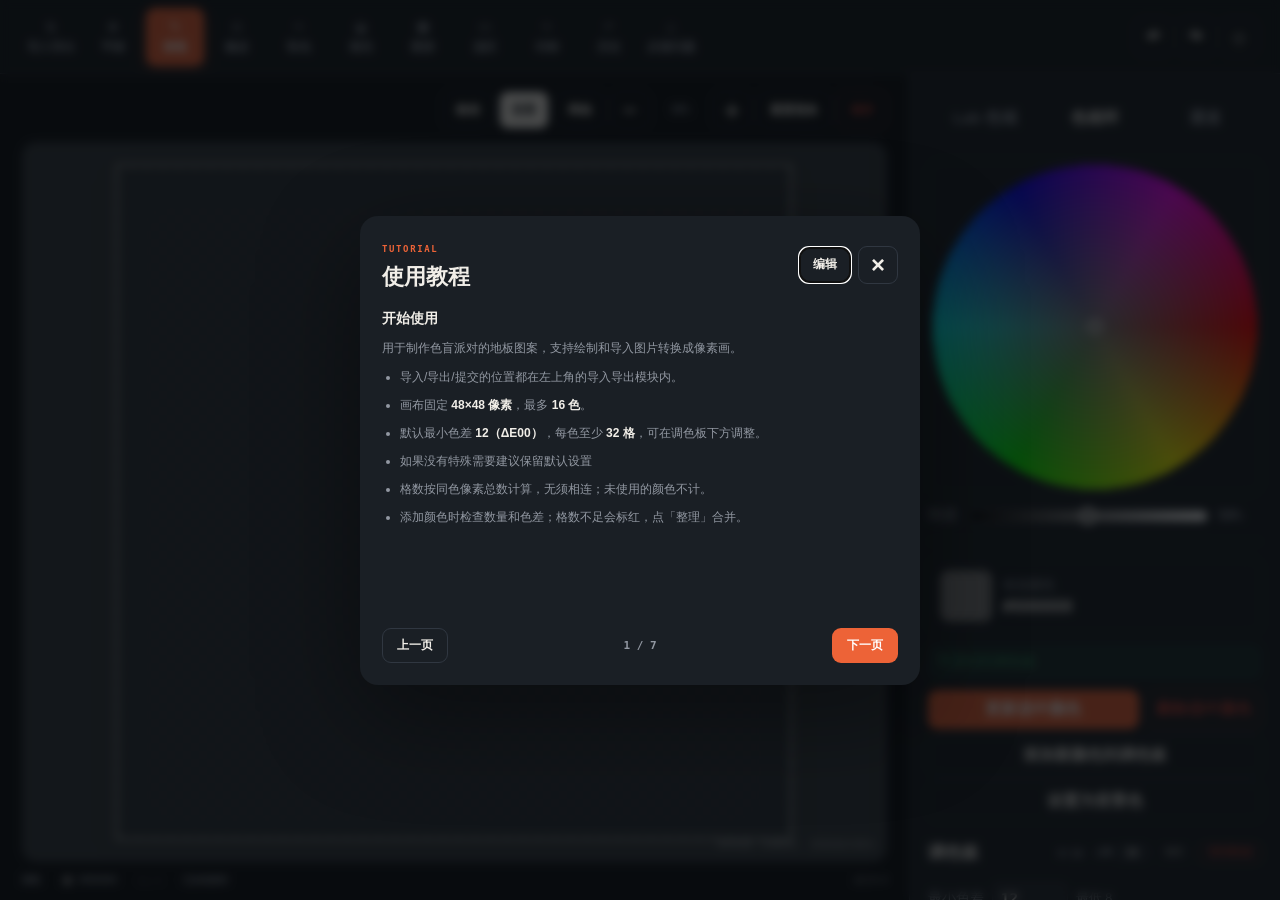
==== commit 068a20b7: "颜色合并算法更新" ====
--- a/index.html
+++ b/index.html
@@ -119,7 +119,7 @@
   <form method="dialog" class="dialog-frame import-studio">
     <header><div><span class="eyebrow">IMAGE QUANTIZATION</span><h2>调整并导入图片</h2></div><button class="close-btn" value="close">×</button></header>
     <div class="import-layout"><div class="import-preview-wrap"><canvas id="importPreview" width="450" height="450"></canvas><p id="importPreviewHint">拖动图片调整位置，滚轮 / 滑块 / 双指缩放</p></div>
-      <aside><label>缩放 <input id="importScale" type="range" min="10" max="500" value="100"><output>100%</output></label><button id="fitImport" type="button" class="quiet wide">适应画布</button><button id="toggleImportPreview" type="button" class="quiet wide" aria-pressed="false">预览转换结果</button><label class="import-min-delta">最小色差 <input id="importMinDeltaE" type="number" min="8" step="0.1" value="12" inputmode="decimal"><small>≥8</small></label><div class="import-min-pixels-row"><label class="import-min-delta">每色最少格数 <input id="importMinColorPixels" type="number" min="16" max="2304" step="1" value="32" inputmode="numeric"><small>≥16</small></label><label class="import-ignore-min" title="勾选后跳过最少格数整理；默认关闭，使用感知量化＋格数补足处理小面积颜色"><input id="importIgnoreMinPixels" type="checkbox">忽略</label></div><div class="import-limit-row"><label class="import-max-colors">颜色数量上限 <input id="importMaxColors" type="number" min="1" max="16" step="1" value="16" inputmode="numeric"><small>≤16</small></label><button id="importClearPalette" type="button" class="quiet" title="清空调色板并将主画布所有像素变为透明，确认后执行，可撤销">清空调色板</button></div><label class="import-algorithm-select">处理方法 <select id="importAlgorithm"><option value="perceptual" selected>感知量化＋格数补足（推荐）</option><option value="shift">颜色偏移恢复</option><option value="none">基础量化</option><option value="contrast">增强对比度</option><option value="balanced">区域感知均衡</option></select></label><label class="import-algorithm-option" data-algorithms="shift balanced" hidden>最大颜色偏移 <input id="importColorOffset" type="range" min="0" max="20" step="0.5" value="8"><output>8</output></label><label class="import-algorithm-option" data-algorithms="contrast balanced" hidden>目标邻接色差 <input id="importContrastTarget" type="range" min="8" max="30" step="0.5" value="12"><output>12</output></label><label class="import-algorithm-option" data-algorithms="contrast balanced" hidden>对比增强强度 <input id="importContrastStrength" type="range" min="0" max="100" step="5" value="65"><output>65%</output></label><label class="import-algorithm-option" data-algorithms="contrast balanced" hidden>区域识别阈值 <input id="importRegionThreshold" type="range" min="0.5" max="12" step="0.5" value="3"><output>3</output></label><div id="importAlgorithmNote" class="import-note">按视觉色差选取原图代表色；格数不足时优先在附近补足，兼顾改色损失。可见格子容纳不下全部颜色时才合并。勾选「忽略」跳过格数整理。</div><button id="confirmImport" type="button" class="accent wide">生成像素画</button></aside>
+      <aside><label>缩放 <input id="importScale" type="range" min="10" max="500" value="100"><output>100%</output></label><button id="fitImport" type="button" class="quiet wide">适应画布</button><button id="toggleImportPreview" type="button" class="quiet wide" aria-pressed="false">预览转换结果</button><label class="import-min-delta">最小色差 <input id="importMinDeltaE" type="number" min="8" step="0.1" value="12" inputmode="decimal"><small>≥8</small></label><div class="import-min-pixels-row"><label class="import-min-delta">每色最少格数 <input id="importMinColorPixels" type="number" min="16" max="2304" step="1" value="32" inputmode="numeric"><small>≥16</small></label><label class="import-ignore-min" title="勾选后跳过最少格数整理；默认关闭"><input id="importIgnoreMinPixels" type="checkbox">忽略</label></div><div class="import-limit-row"><label class="import-max-colors">颜色数量上限 <input id="importMaxColors" type="number" min="1" max="16" step="1" value="16" inputmode="numeric"><small>≤16</small></label><button id="importClearPalette" type="button" class="quiet" title="清空调色板并将主画布所有像素变为透明，确认后执行，可撤销">清空调色板</button></div><label class="import-algorithm-select">处理方法 <select id="importAlgorithm"><option value="shift-adaptive" selected>颜色偏移恢复＋格数择优（推荐）</option><option value="perceptual">感知量化＋格数补足</option><option value="shift">颜色偏移恢复</option><option value="none">基础量化</option><option value="contrast">增强对比度</option><option value="balanced">区域感知均衡</option></select></label><p class="studio-tip">不同图片适合的算法不同，建议多试几种处理方法，通过预览比较效果，自行选择最合适的算法。</p><label class="import-algorithm-option" data-algorithms="shift shift-adaptive" hidden>最大颜色偏移 <input id="importColorOffset" type="range" min="0" max="20" step="0.5" value="8"><output>8</output></label><label class="import-algorithm-option" data-algorithms="contrast balanced" hidden>目标邻接色差 <input id="importContrastTarget" type="range" min="8" max="30" step="0.5" value="12"><output>12</output></label><label class="import-algorithm-option" data-algorithms="contrast balanced" hidden>对比增强强度 <input id="importContrastStrength" type="range" min="0" max="100" step="5" value="65"><output>65%</output></label><label class="import-algorithm-option" data-algorithms="contrast balanced" hidden>区域识别阈值 <input id="importRegionThreshold" type="range" min="0.5" max="12" step="0.5" value="3"><output>3</output></label><div id="importAlgorithmNote" class="import-note">沿用颜色偏移恢复的配色；格数不足时联合比较补足与合并后的原图色差、邻近改色代价，采用搜索到的损失最低方案。勾选「忽略」可查看未经格数整理的结果。</div><button id="confirmImport" type="button" class="accent wide">生成像素画</button></aside>
     </div>
   </form>
 </dialog>
@@ -155,7 +155,7 @@
       </article>
       <article class="tutorial-page">
         <h3>导入与导出</h3>
-        <ul><li><b>导入图片</b>：调整图片的位置和大小，可进行实时预览，生成图案后会自动处理颜色数量、色差和最少格数限制；默认使用「感知量化＋格数补足」，优先补足小面积颜色，格子不够时合并；勾选「忽略」可跳过格数整理。</li><li><b>导出 PNG</b>：默认 48×48 像素；按住 Alt 点击可导出 768×768 大小的图片。</li><li><b>导出文本</b>：以文本形式保存画作，不会保留透明像素和未使用的颜色。</li><li><b>提交作品</b>：导出后点击跳转到问卷提交界面。</li><li><b>从文本导入</b>：粘贴本站导出的文本配置导入。</li><li><b>项目数据</b>：用「复制项目数据」备份透明像素、完整调色板和设置，再用「导入项目数据」恢复。</li><li>有透明像素时，需要先设置背景色或补齐画布，才能导出 PNG 或文本。</li><li>导出时确认合并会立即修改画布，可撤销。取消导出不会撤销合并。</li></ul>
+        <ul><li><b>导入图片</b>：调整图片的位置和大小，可进行实时预览，生成图案后会自动处理颜色数量、色差和最少格数限制；默认使用「颜色偏移恢复＋格数择优」，联合比较补足格子与合并颜色，选择搜索到的损失最低方案；勾选「忽略」可跳过格数整理。</li><li><b>导出 PNG</b>：默认 48×48 像素；按住 Alt 点击可导出 768×768 大小的图片。</li><li><b>导出文本</b>：以文本形式保存画作，不会保留透明像素和未使用的颜色。</li><li><b>提交作品</b>：导出后点击跳转到问卷提交界面。</li><li><b>从文本导入</b>：粘贴本站导出的文本配置导入。</li><li><b>项目数据</b>：用「复制项目数据」备份透明像素、完整调色板和设置，再用「导入项目数据」恢复。</li><li>有透明像素时，需要先设置背景色或补齐画布，才能导出 PNG 或文本。</li><li>导出时确认合并会立即修改画布，可撤销。取消导出不会撤销合并。</li></ul>
       </article>
       <article class="tutorial-page">
         <h3>颜色与背景</h3>
@@ -187,7 +187,7 @@
 </dialog>
 
 <script src="js/png-indexed.js?v=20260905-14"></script>
-<script src="js/import-optimizer.js?v=20261010-1"></script>
-<script src="js/app.js?v=20261010-1"></script>
+<script src="js/import-optimizer.js?v=20261010-3"></script>
+<script src="js/app.js?v=20261010-4"></script>
 </body>
 </html>
